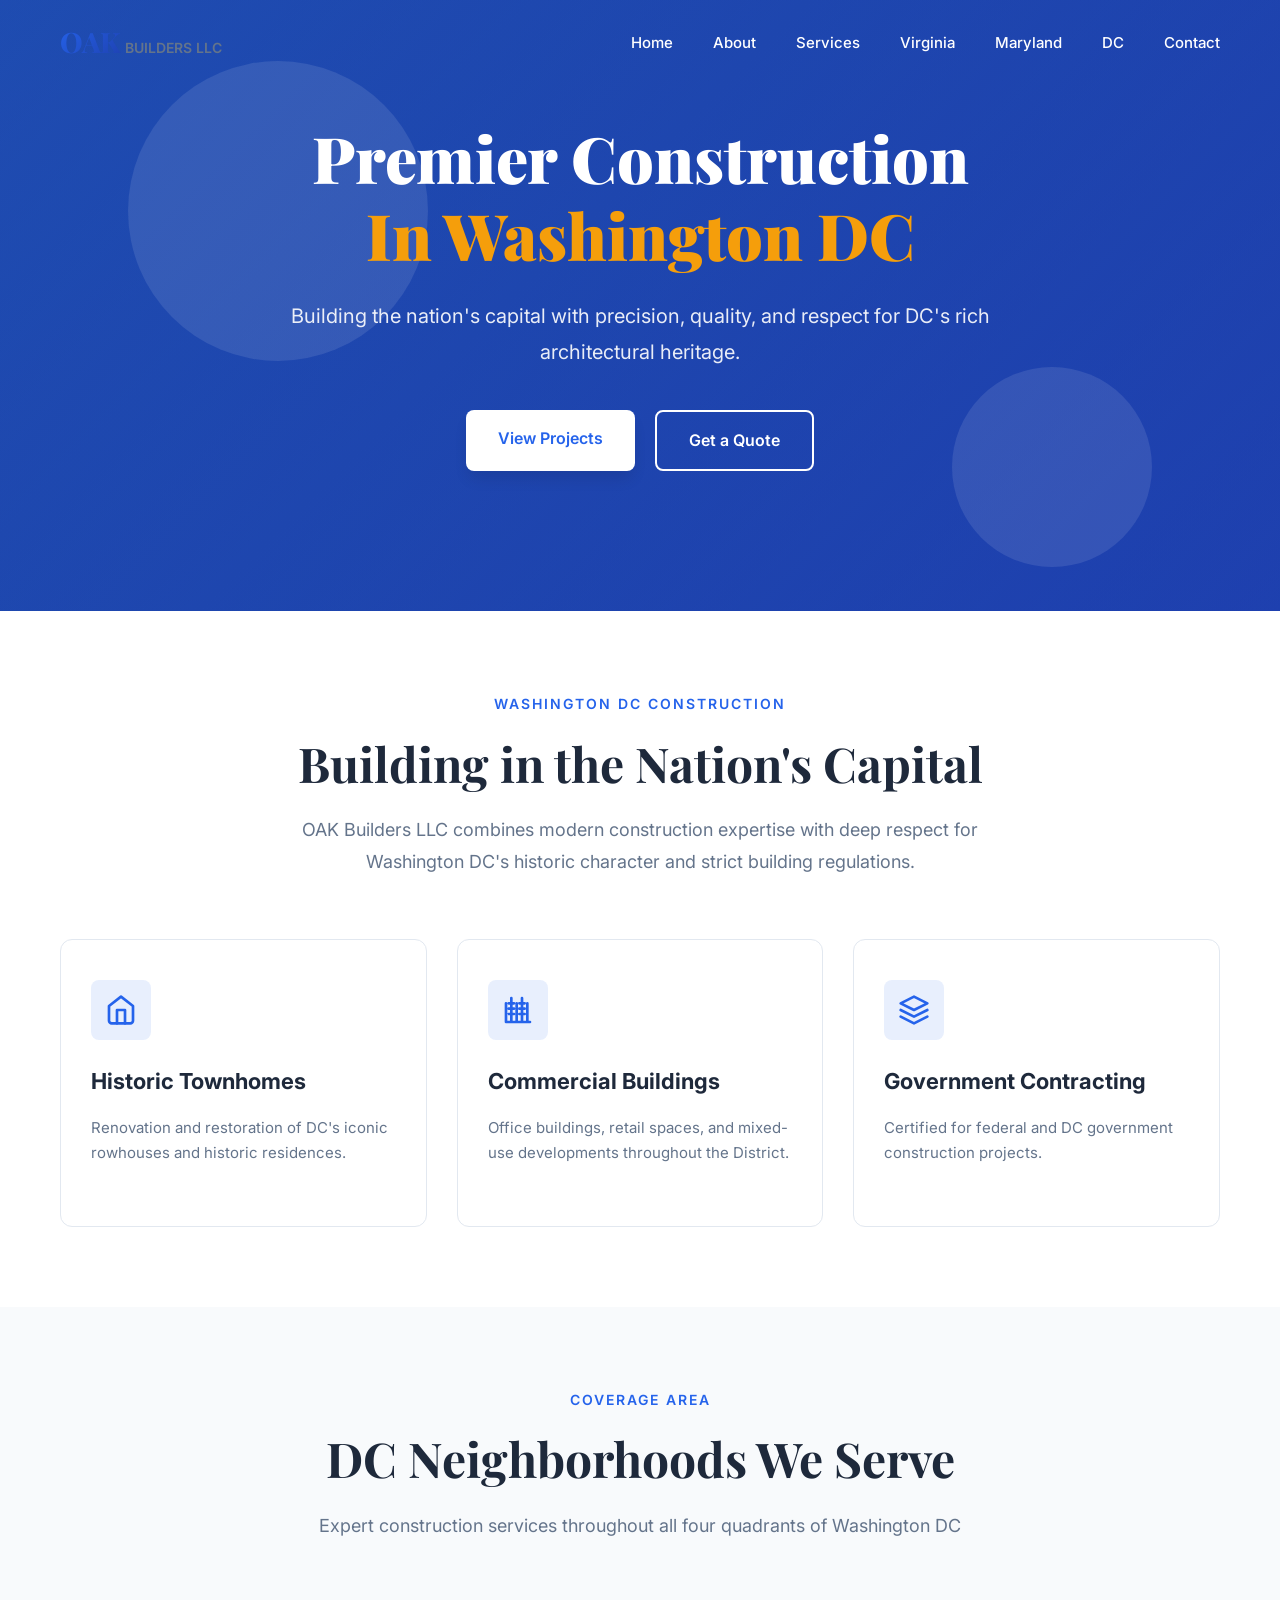
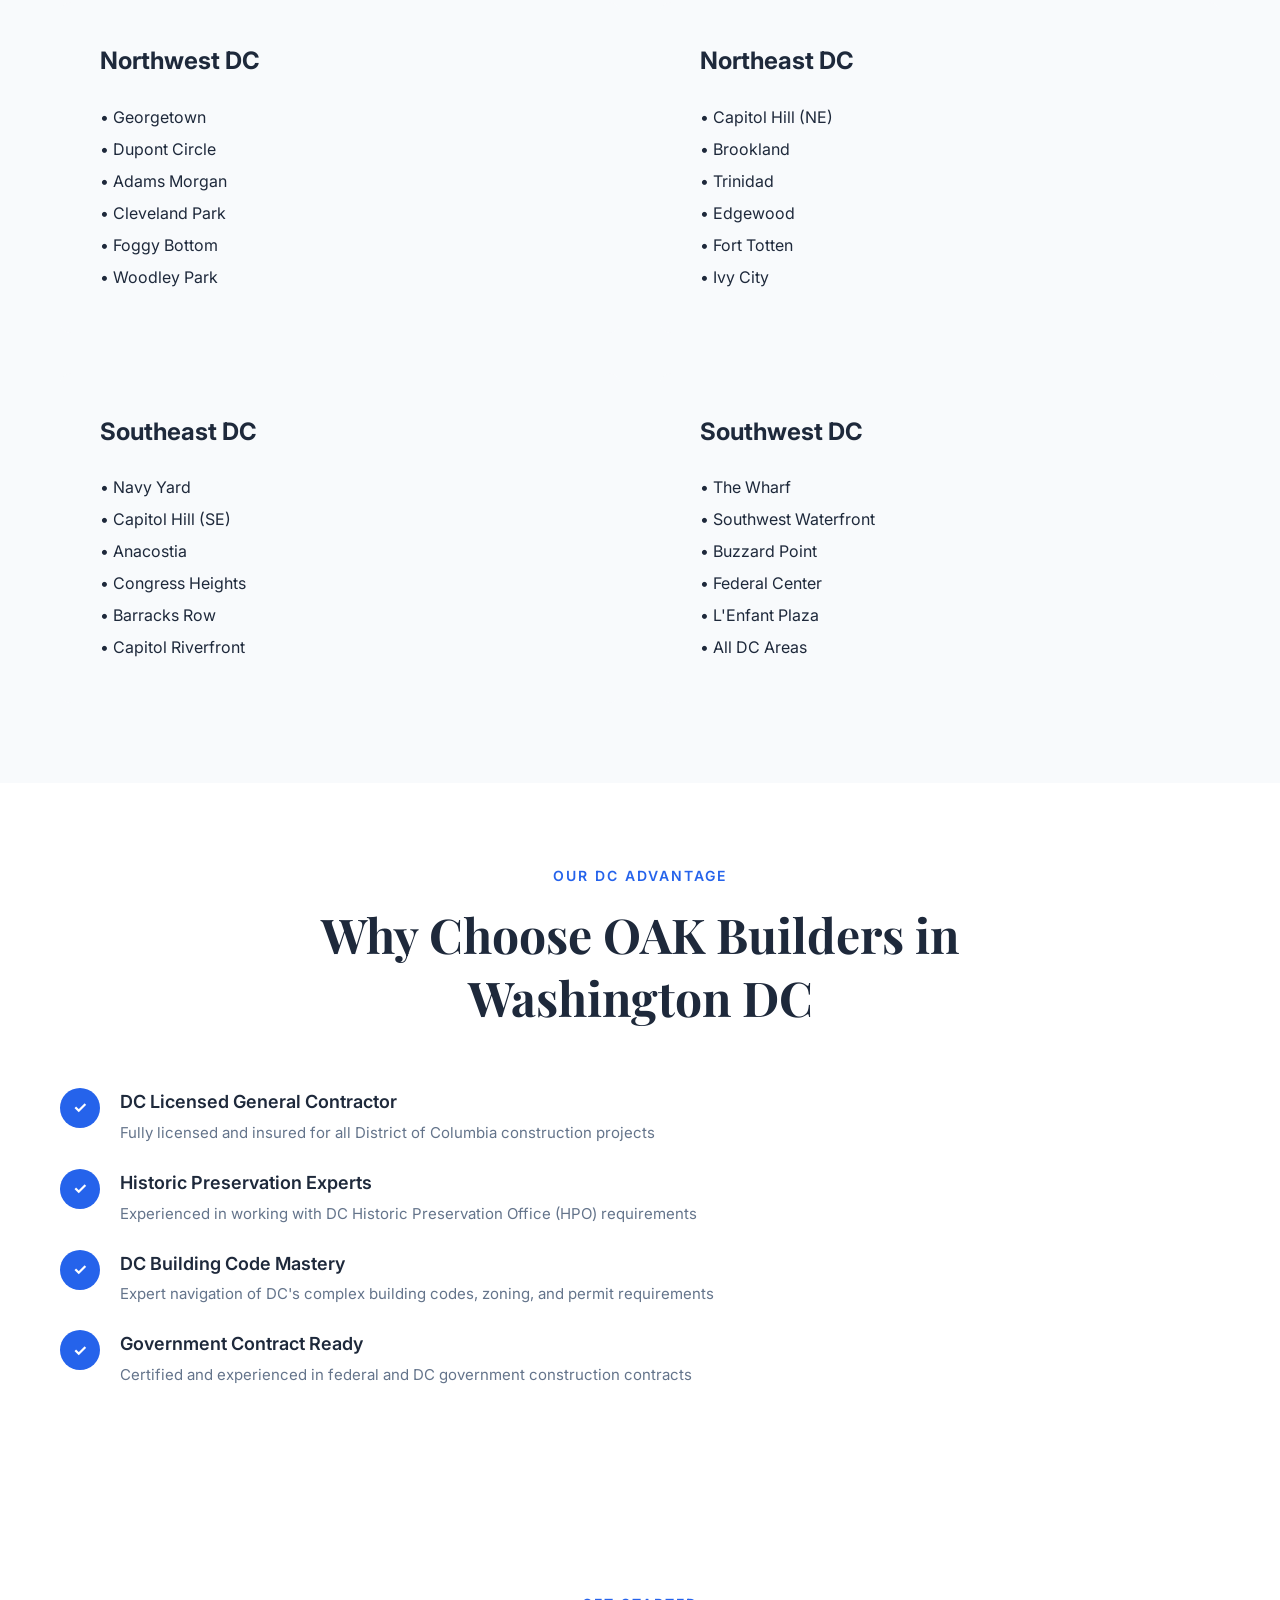
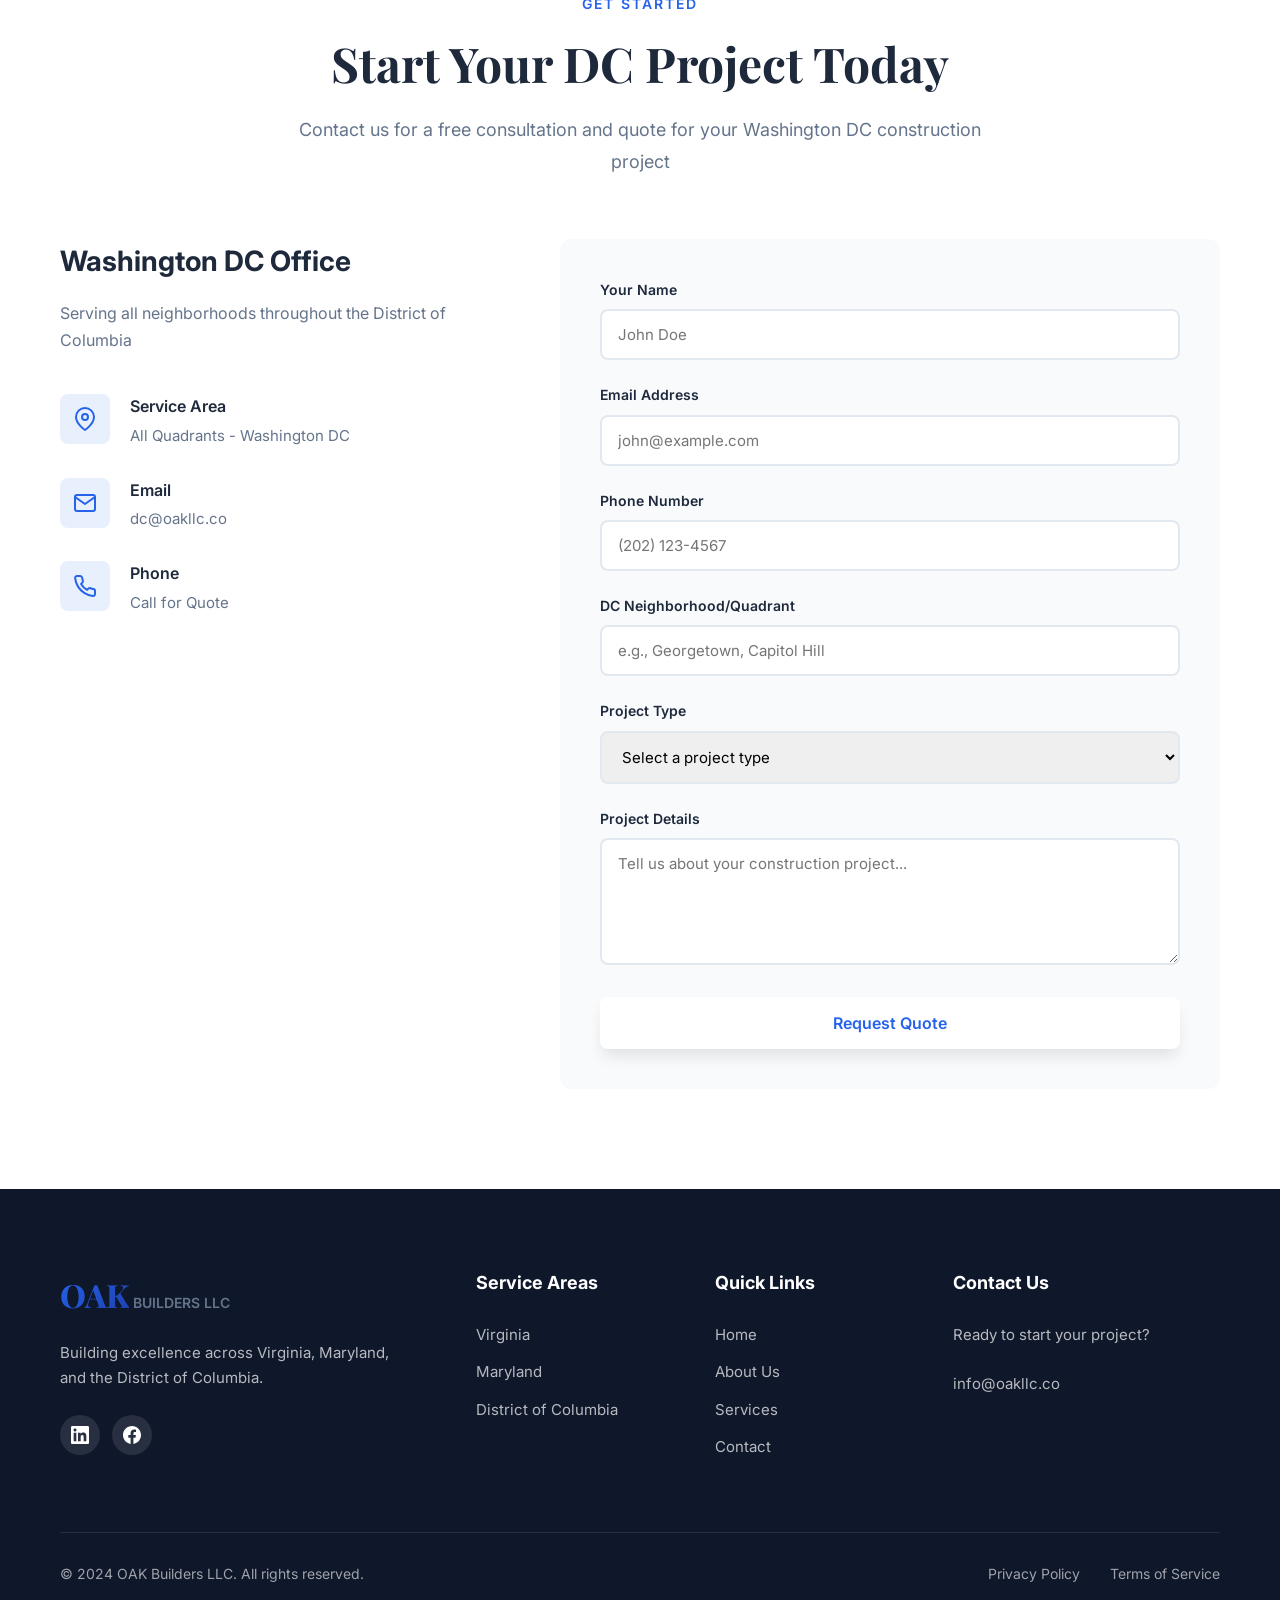
==== dc.html @ 24193ba8 "Add state-specific pages and rebrand to OAK Builders LLC This commit transforms the website to refle" ====
<!DOCTYPE html>
<html lang="en">
<head>
    <meta charset="UTF-8">
    <meta name="viewport" content="width=device-width, initial-scale=1.0">
    <meta http-equiv="X-UA-Compatible" content="IE=edge">

    <!-- SEO Meta Tags -->
    <title>Washington DC Construction Services | OAK Builders LLC</title>
    <meta name="description" content="Professional construction and building services in Washington DC. OAK Builders LLC provides expert residential and commercial construction solutions in the nation's capital.">
    <meta name="keywords" content="DC construction, Washington DC builders, residential construction DC, commercial construction DC, OAK Builders">

    <!-- Open Graph Meta Tags -->
    <meta property="og:title" content="Washington DC Construction Services | OAK Builders LLC">
    <meta property="og:description" content="Professional construction and building services in Washington DC.">
    <meta property="og:type" content="website">
    <meta property="og:url" content="https://oakllc.co/dc">

    <!-- Stylesheets -->
    <link rel="stylesheet" href="css/styles.css">
    <link rel="preconnect" href="https://fonts.googleapis.com">
    <link rel="preconnect" href="https://fonts.gstatic.com" crossorigin>
    <link href="https://fonts.googleapis.com/css2?family=Inter:wght@300;400;500;600;700;800&family=Playfair+Display:wght@700;900&display=swap" rel="stylesheet">
</head>
<body>
    <!-- Navigation -->
    <nav class="navbar scrolled" id="navbar">
        <div class="container">
            <div class="nav-wrapper">
                <div class="logo">
                    <a href="index.html">
                        <img src="images/logo/oak-logo.png" alt="OAK Builders LLC" style="height: 50px;" onerror="this.style.display='none'; this.nextElementSibling.style.display='flex';">
                        <div style="display: none; align-items: baseline; gap: 4px;">
                            <span class="logo-text">OAK</span>
                            <span class="logo-subtitle">BUILDERS LLC</span>
                        </div>
                    </a>
                </div>
                <ul class="nav-menu" id="navMenu">
                    <li><a href="index.html" class="nav-link">Home</a></li>
                    <li><a href="index.html#about" class="nav-link">About</a></li>
                    <li><a href="index.html#services" class="nav-link">Services</a></li>
                    <li><a href="virginia.html" class="nav-link">Virginia</a></li>
                    <li><a href="maryland.html" class="nav-link">Maryland</a></li>
                    <li><a href="dc.html" class="nav-link active">DC</a></li>
                    <li><a href="index.html#contact" class="nav-link">Contact</a></li>
                </ul>
                <button class="mobile-menu-toggle" id="mobileMenuToggle" aria-label="Toggle mobile menu">
                    <span></span>
                    <span></span>
                    <span></span>
                </button>
            </div>
        </div>
    </nav>

    <!-- Hero Section -->
    <section class="hero" style="min-height: 60vh;">
        <div class="hero-background">
            <div class="hero-overlay"></div>
            <div class="animated-bg">
                <div class="circle circle-1"></div>
                <div class="circle circle-2"></div>
            </div>
        </div>
        <div class="container">
            <div class="hero-content">
                <h1 class="hero-title">
                    <span class="title-line">Premier Construction</span>
                    <span class="title-line highlight">In Washington DC</span>
                </h1>
                <p class="hero-subtitle">
                    Building the nation's capital with precision, quality, and respect for DC's rich architectural heritage.
                </p>
                <div class="hero-buttons">
                    <a href="#projects" class="btn btn-primary">View Projects</a>
                    <a href="#contact-dc" class="btn btn-secondary">Get a Quote</a>
                </div>
            </div>
        </div>
    </section>

    <!-- DC Overview -->
    <section class="about" style="padding: 80px 0;">
        <div class="container">
            <div class="section-header">
                <span class="section-tag">Washington DC Construction</span>
                <h2 class="section-title">Building in the Nation's Capital</h2>
                <p class="section-description">
                    OAK Builders LLC combines modern construction expertise with deep respect for Washington DC's historic character and strict building regulations.
                </p>
            </div>

            <div class="services-grid">
                <div class="service-card">
                    <div class="service-icon">
                        <svg viewBox="0 0 24 24" fill="none" xmlns="http://www.w3.org/2000/svg">
                            <path d="M3 9L12 2L21 9V20C21 20.5304 20.7893 21.0391 20.4142 21.4142C20.0391 21.7893 19.5304 22 19 22H5C4.46957 22 3.96086 21.7893 3.58579 21.4142C3.21071 21.0391 3 20.5304 3 20V9Z" stroke="currentColor" stroke-width="2" stroke-linecap="round" stroke-linejoin="round"/>
                            <path d="M9 22V12H15V22" stroke="currentColor" stroke-width="2" stroke-linecap="round" stroke-linejoin="round"/>
                        </svg>
                    </div>
                    <h3>Historic Townhomes</h3>
                    <p>Renovation and restoration of DC's iconic rowhouses and historic residences.</p>
                </div>

                <div class="service-card">
                    <div class="service-icon">
                        <svg viewBox="0 0 24 24" fill="none" xmlns="http://www.w3.org/2000/svg">
                            <path d="M3 21H21M3 7V21M7 3V21M11 7V21M15 3V21M19 7V21M5 7H9M13 7H17M5 11H9M13 11H17M5 15H9M13 15H17" stroke="currentColor" stroke-width="2" stroke-linecap="round" stroke-linejoin="round"/>
                        </svg>
                    </div>
                    <h3>Commercial Buildings</h3>
                    <p>Office buildings, retail spaces, and mixed-use developments throughout the District.</p>
                </div>

                <div class="service-card">
                    <div class="service-icon">
                        <svg viewBox="0 0 24 24" fill="none" xmlns="http://www.w3.org/2000/svg">
                            <path d="M12 2L2 7L12 12L22 7L12 2Z" stroke="currentColor" stroke-width="2" stroke-linecap="round" stroke-linejoin="round"/>
                            <path d="M2 17L12 22L22 17" stroke="currentColor" stroke-width="2" stroke-linecap="round" stroke-linejoin="round"/>
                            <path d="M2 12L12 17L22 12" stroke="currentColor" stroke-width="2" stroke-linecap="round" stroke-linejoin="round"/>
                        </svg>
                    </div>
                    <h3>Government Contracting</h3>
                    <p>Certified for federal and DC government construction projects.</p>
                </div>
            </div>
        </div>
    </section>

    <!-- Service Areas -->
    <section class="services" style="padding: 80px 0;">
        <div class="container">
            <div class="section-header">
                <span class="section-tag">Coverage Area</span>
                <h2 class="section-title">DC Neighborhoods We Serve</h2>
                <p class="section-description">
                    Expert construction services throughout all four quadrants of Washington DC
                </p>
            </div>

            <div class="why-grid">
                <div class="why-card">
                    <h3>Northwest DC</h3>
                    <ul style="list-style: none; padding: 0; margin-top: 20px; line-height: 2;">
                        <li>• Georgetown</li>
                        <li>• Dupont Circle</li>
                        <li>• Adams Morgan</li>
                        <li>• Cleveland Park</li>
                        <li>• Foggy Bottom</li>
                        <li>• Woodley Park</li>
                    </ul>
                </div>

                <div class="why-card">
                    <h3>Northeast DC</h3>
                    <ul style="list-style: none; padding: 0; margin-top: 20px; line-height: 2;">
                        <li>• Capitol Hill (NE)</li>
                        <li>• Brookland</li>
                        <li>• Trinidad</li>
                        <li>• Edgewood</li>
                        <li>• Fort Totten</li>
                        <li>• Ivy City</li>
                    </ul>
                </div>

                <div class="why-card">
                    <h3>Southeast DC</h3>
                    <ul style="list-style: none; padding: 0; margin-top: 20px; line-height: 2;">
                        <li>• Navy Yard</li>
                        <li>• Capitol Hill (SE)</li>
                        <li>• Anacostia</li>
                        <li>• Congress Heights</li>
                        <li>• Barracks Row</li>
                        <li>• Capitol Riverfront</li>
                    </ul>
                </div>

                <div class="why-card">
                    <h3>Southwest DC</h3>
                    <ul style="list-style: none; padding: 0; margin-top: 20px; line-height: 2;">
                        <li>• The Wharf</li>
                        <li>• Southwest Waterfront</li>
                        <li>• Buzzard Point</li>
                        <li>• Federal Center</li>
                        <li>• L'Enfant Plaza</li>
                        <li>• All DC Areas</li>
                    </ul>
                </div>
            </div>
        </div>
    </section>

    <!-- Why Choose Us -->
    <section class="why-choose" style="padding: 80px 0;">
        <div class="container">
            <div class="section-header">
                <span class="section-tag">Our DC Advantage</span>
                <h2 class="section-title">Why Choose OAK Builders in Washington DC</h2>
            </div>

            <div class="about-features">
                <div class="feature-item">
                    <div class="feature-icon">✓</div>
                    <div class="feature-content">
                        <h4>DC Licensed General Contractor</h4>
                        <p>Fully licensed and insured for all District of Columbia construction projects</p>
                    </div>
                </div>

                <div class="feature-item">
                    <div class="feature-icon">✓</div>
                    <div class="feature-content">
                        <h4>Historic Preservation Experts</h4>
                        <p>Experienced in working with DC Historic Preservation Office (HPO) requirements</p>
                    </div>
                </div>

                <div class="feature-item">
                    <div class="feature-icon">✓</div>
                    <div class="feature-content">
                        <h4>DC Building Code Mastery</h4>
                        <p>Expert navigation of DC's complex building codes, zoning, and permit requirements</p>
                    </div>
                </div>

                <div class="feature-item">
                    <div class="feature-icon">✓</div>
                    <div class="feature-content">
                        <h4>Government Contract Ready</h4>
                        <p>Certified and experienced in federal and DC government construction contracts</p>
                    </div>
                </div>
            </div>
        </div>
    </section>

    <!-- Contact Section -->
    <section id="contact-dc" class="contact">
        <div class="container">
            <div class="section-header">
                <span class="section-tag">Get Started</span>
                <h2 class="section-title">Start Your DC Project Today</h2>
                <p class="section-description">
                    Contact us for a free consultation and quote for your Washington DC construction project
                </p>
            </div>

            <div class="contact-content">
                <div class="contact-info">
                    <h3>Washington DC Office</h3>
                    <p>Serving all neighborhoods throughout the District of Columbia</p>
                    <div class="info-items">
                        <div class="info-item">
                            <div class="info-icon">
                                <svg viewBox="0 0 24 24" fill="none" xmlns="http://www.w3.org/2000/svg">
                                    <path d="M21 10C21 17 12 23 12 23C12 23 3 17 3 10C3 7.61305 3.94821 5.32387 5.63604 3.63604C7.32387 1.94821 9.61305 1 12 1C14.3869 1 16.6761 1.94821 18.364 3.63604C20.0518 5.32387 21 7.61305 21 10Z" stroke="currentColor" stroke-width="2" stroke-linecap="round" stroke-linejoin="round"/>
                                    <circle cx="12" cy="10" r="3" stroke="currentColor" stroke-width="2" stroke-linecap="round" stroke-linejoin="round"/>
                                </svg>
                            </div>
                            <div class="info-text">
                                <h4>Service Area</h4>
                                <p>All Quadrants - Washington DC</p>
                            </div>
                        </div>

                        <div class="info-item">
                            <div class="info-icon">
                                <svg viewBox="0 0 24 24" fill="none" xmlns="http://www.w3.org/2000/svg">
                                    <path d="M4 4H20C21.1 4 22 4.9 22 6V18C22 19.1 21.1 20 20 20H4C2.9 20 2 19.1 2 18V6C2 4.9 2.9 4 4 4Z" stroke="currentColor" stroke-width="2" stroke-linecap="round" stroke-linejoin="round"/>
                                    <path d="M22 6L12 13L2 6" stroke="currentColor" stroke-width="2" stroke-linecap="round" stroke-linejoin="round"/>
                                </svg>
                            </div>
                            <div class="info-text">
                                <h4>Email</h4>
                                <p><a href="mailto:dc@oakllc.co">dc@oakllc.co</a></p>
                            </div>
                        </div>

                        <div class="info-item">
                            <div class="info-icon">
                                <svg viewBox="0 0 24 24" fill="none" xmlns="http://www.w3.org/2000/svg">
                                    <path d="M22 16.92v3a2 2 0 01-2.18 2 19.79 19.79 0 01-8.63-3.07 19.5 19.5 0 01-6-6 19.79 19.79 0 01-3.07-8.67A2 2 0 014.11 2h3a2 2 0 012 1.72 12.84 12.84 0 00.7 2.81 2 2 0 01-.45 2.11L8.09 9.91a16 16 0 006 6l1.27-1.27a2 2 0 012.11-.45 12.84 12.84 0 002.81.7A2 2 0 0122 16.92z" stroke="currentColor" stroke-width="2" stroke-linecap="round" stroke-linejoin="round"/>
                                </svg>
                            </div>
                            <div class="info-text">
                                <h4>Phone</h4>
                                <p><a href="tel:+1-555-DC-BUILD">Call for Quote</a></p>
                            </div>
                        </div>
                    </div>
                </div>

                <form class="contact-form" id="contactForm">
                    <input type="hidden" name="location" value="Washington DC">
                    <div class="form-group">
                        <label for="name">Your Name</label>
                        <input type="text" id="name" name="name" required placeholder="John Doe">
                    </div>
                    <div class="form-group">
                        <label for="email">Email Address</label>
                        <input type="email" id="email" name="email" required placeholder="john@example.com">
                    </div>
                    <div class="form-group">
                        <label for="phone">Phone Number</label>
                        <input type="tel" id="phone" name="phone" placeholder="(202) 123-4567">
                    </div>
                    <div class="form-group">
                        <label for="neighborhood">DC Neighborhood/Quadrant</label>
                        <input type="text" id="neighborhood" name="neighborhood" placeholder="e.g., Georgetown, Capitol Hill">
                    </div>
                    <div class="form-group">
                        <label for="project-type">Project Type</label>
                        <select id="project-type" name="project_type" class="form-control" style="width: 100%; padding: 14px 16px; border: 2px solid #e2e8f0; border-radius: 8px; font-family: inherit; font-size: 15px;">
                            <option value="">Select a project type</option>
                            <option value="townhouse-renovation">Townhouse Renovation</option>
                            <option value="historic-restoration">Historic Restoration</option>
                            <option value="commercial">Commercial Building</option>
                            <option value="condo-renovation">Condo Renovation</option>
                            <option value="addition">Home Addition</option>
                            <option value="government">Government Contract</option>
                            <option value="other">Other</option>
                        </select>
                    </div>
                    <div class="form-group">
                        <label for="message">Project Details</label>
                        <textarea id="message" name="message" rows="5" required placeholder="Tell us about your construction project..."></textarea>
                    </div>
                    <button type="submit" class="btn btn-primary">Request Quote</button>
                </form>
            </div>
        </div>
    </section>

    <!-- Footer -->
    <footer class="footer">
        <div class="container">
            <div class="footer-content">
                <div class="footer-col">
                    <div class="footer-logo">
                        <img src="images/logo/oak-logo.png" alt="OAK Builders LLC" style="height: 60px; margin-bottom: 20px;" onerror="this.style.display='none'; this.nextElementSibling.style.display='flex';">
                        <div style="display: none; align-items: baseline; gap: 4px;">
                            <span class="logo-text">OAK</span>
                            <span class="logo-subtitle">BUILDERS LLC</span>
                        </div>
                    </div>
                    <p>Building excellence across Virginia, Maryland, and the District of Columbia.</p>
                    <div class="social-links">
                        <a href="#" aria-label="LinkedIn" class="social-link">
                            <svg viewBox="0 0 24 24" fill="currentColor" xmlns="http://www.w3.org/2000/svg">
                                <path d="M20.447 20.452h-3.554v-5.569c0-1.328-.027-3.037-1.852-3.037-1.853 0-2.136 1.445-2.136 2.939v5.667H9.351V9h3.414v1.561h.046c.477-.9 1.637-1.85 3.37-1.85 3.601 0 4.267 2.37 4.267 5.455v6.286zM5.337 7.433c-1.144 0-2.063-.926-2.063-2.065 0-1.138.92-2.063 2.063-2.063 1.14 0 2.064.925 2.064 2.063 0 1.139-.925 2.065-2.064 2.065zm1.782 13.019H3.555V9h3.564v11.452zM22.225 0H1.771C.792 0 0 .774 0 1.729v20.542C0 23.227.792 24 1.771 24h20.451C23.2 24 24 23.227 24 22.271V1.729C24 .774 23.2 0 22.222 0h.003z"/>
                            </svg>
                        </a>
                        <a href="#" aria-label="Facebook" class="social-link">
                            <svg viewBox="0 0 24 24" fill="currentColor" xmlns="http://www.w3.org/2000/svg">
                                <path d="M24 12.073c0-6.627-5.373-12-12-12s-12 5.373-12 12c0 5.99 4.388 10.954 10.125 11.854v-8.385H7.078v-3.47h3.047V9.43c0-3.007 1.792-4.669 4.533-4.669 1.312 0 2.686.235 2.686.235v2.953H15.83c-1.491 0-1.956.925-1.956 1.874v2.25h3.328l-.532 3.47h-2.796v8.385C19.612 23.027 24 18.062 24 12.073z"/>
                            </svg>
                        </a>
                    </div>
                </div>
                <div class="footer-col">
                    <h3>Service Areas</h3>
                    <ul>
                        <li><a href="virginia.html">Virginia</a></li>
                        <li><a href="maryland.html">Maryland</a></li>
                        <li><a href="dc.html">District of Columbia</a></li>
                    </ul>
                </div>
                <div class="footer-col">
                    <h3>Quick Links</h3>
                    <ul>
                        <li><a href="index.html">Home</a></li>
                        <li><a href="index.html#about">About Us</a></li>
                        <li><a href="index.html#services">Services</a></li>
                        <li><a href="index.html#contact">Contact</a></li>
                    </ul>
                </div>
                <div class="footer-col">
                    <h3>Contact Us</h3>
                    <p>Ready to start your project?</p>
                    <p><a href="mailto:info@oakllc.co">info@oakllc.co</a></p>
                </div>
            </div>
            <div class="footer-bottom">
                <p>&copy; 2024 OAK Builders LLC. All rights reserved.</p>
                <div class="footer-links">
                    <a href="#privacy">Privacy Policy</a>
                    <a href="#terms">Terms of Service</a>
                </div>
            </div>
        </div>
    </footer>

    <button id="backToTop" class="back-to-top" aria-label="Back to top">
        <svg viewBox="0 0 24 24" fill="none" xmlns="http://www.w3.org/2000/svg">
            <path d="M12 19V5M5 12L12 5L19 12" stroke="currentColor" stroke-width="2" stroke-linecap="round" stroke-linejoin="round"/>
        </svg>
    </button>

    <script src="js/main.js"></script>
</body>
</html>
---- css/styles.css ----
/* ===================================
   CSS Variables
   =================================== */
:root {
    /* Colors */
    --primary-color: #2563eb;
    --primary-dark: #1e40af;
    --primary-light: #3b82f6;
    --secondary-color: #0f172a;
    --accent-color: #f59e0b;
    --text-primary: #1e293b;
    --text-secondary: #64748b;
    --text-light: #94a3b8;
    --white: #ffffff;
    --black: #000000;
    --bg-light: #f8fafc;
    --bg-gray: #f1f5f9;
    --border-color: #e2e8f0;

    /* Gradients */
    --gradient-primary: linear-gradient(135deg, #2563eb 0%, #1e40af 100%);
    --gradient-overlay: linear-gradient(135deg, rgba(37, 99, 235, 0.9) 0%, rgba(30, 64, 175, 0.9) 100%);

    /* Spacing */
    --section-padding: 100px 0;
    --container-max-width: 1200px;

    /* Typography */
    --font-primary: 'Inter', -apple-system, BlinkMacSystemFont, 'Segoe UI', Roboto, sans-serif;
    --font-display: 'Playfair Display', Georgia, serif;

    /* Transitions */
    --transition-fast: 0.2s ease;
    --transition-medium: 0.3s ease;
    --transition-slow: 0.5s ease;

    /* Shadows */
    --shadow-sm: 0 1px 2px 0 rgba(0, 0, 0, 0.05);
    --shadow-md: 0 4px 6px -1px rgba(0, 0, 0, 0.1);
    --shadow-lg: 0 10px 15px -3px rgba(0, 0, 0, 0.1);
    --shadow-xl: 0 20px 25px -5px rgba(0, 0, 0, 0.1);

    /* Border Radius */
    --radius-sm: 4px;
    --radius-md: 8px;
    --radius-lg: 12px;
    --radius-xl: 16px;
}

/* ===================================
   Reset & Base Styles
   =================================== */
* {
    margin: 0;
    padding: 0;
    box-sizing: border-box;
}

html {
    scroll-behavior: smooth;
    font-size: 16px;
}

body {
    font-family: var(--font-primary);
    color: var(--text-primary);
    line-height: 1.6;
    overflow-x: hidden;
    background: var(--white);
}

img {
    max-width: 100%;
    height: auto;
    display: block;
}

a {
    text-decoration: none;
    color: inherit;
    transition: var(--transition-medium);
}

ul {
    list-style: none;
}

button {
    border: none;
    background: none;
    cursor: pointer;
    font-family: inherit;
}

/* ===================================
   Preloader
   =================================== */
#preloader {
    position: fixed;
    top: 0;
    left: 0;
    width: 100%;
    height: 100%;
    background: var(--white);
    display: flex;
    align-items: center;
    justify-content: center;
    z-index: 9999;
    transition: opacity 0.5s ease, visibility 0.5s ease;
}

#preloader.hidden {
    opacity: 0;
    visibility: hidden;
}

.loader {
    width: 50px;
    height: 50px;
    border: 4px solid var(--bg-gray);
    border-top-color: var(--primary-color);
    border-radius: 50%;
    animation: spin 1s linear infinite;
}

@keyframes spin {
    to { transform: rotate(360deg); }
}

/* ===================================
   Container
   =================================== */
.container {
    max-width: var(--container-max-width);
    margin: 0 auto;
    padding: 0 20px;
}

/* ===================================
   Navigation
   =================================== */
.navbar {
    position: fixed;
    top: 0;
    left: 0;
    width: 100%;
    background: transparent;
    z-index: 1000;
    transition: all var(--transition-medium);
    padding: 20px 0;
}

.navbar.scrolled {
    background: rgba(255, 255, 255, 0.98);
    backdrop-filter: blur(10px);
    box-shadow: var(--shadow-md);
    padding: 15px 0;
}

.nav-wrapper {
    display: flex;
    align-items: center;
    justify-content: space-between;
}

.logo {
    display: flex;
    align-items: baseline;
    gap: 4px;
}

.logo-text {
    font-size: 28px;
    font-weight: 800;
    font-family: var(--font-display);
    background: var(--gradient-primary);
    -webkit-background-clip: text;
    -webkit-text-fill-color: transparent;
    background-clip: text;
}

.logo-subtitle {
    font-size: 14px;
    font-weight: 600;
    color: var(--text-secondary);
}

.nav-menu {
    display: flex;
    gap: 40px;
    align-items: center;
}

.nav-link {
    font-weight: 500;
    font-size: 15px;
    color: var(--white);
    position: relative;
    padding: 5px 0;
    transition: var(--transition-medium);
}

.navbar.scrolled .nav-link {
    color: var(--text-primary);
}

.nav-link::after {
    content: '';
    position: absolute;
    bottom: 0;
    left: 0;
    width: 0;
    height: 2px;
    background: var(--primary-color);
    transition: width var(--transition-medium);
}

.nav-link:hover::after,
.nav-link.active::after {
    width: 100%;
}

.nav-link:hover {
    color: var(--primary-color);
}

.navbar.scrolled .nav-link:hover {
    color: var(--primary-color);
}

.mobile-menu-toggle {
    display: none;
    flex-direction: column;
    gap: 5px;
    cursor: pointer;
    z-index: 1001;
}

.mobile-menu-toggle span {
    width: 25px;
    height: 3px;
    background: var(--white);
    border-radius: 3px;
    transition: var(--transition-medium);
}

.navbar.scrolled .mobile-menu-toggle span {
    background: var(--text-primary);
}

/* ===================================
   Hero Section
   =================================== */
.hero {
    position: relative;
    min-height: 100vh;
    display: flex;
    align-items: center;
    justify-content: center;
    overflow: hidden;
    padding: 120px 0 80px;
}

.hero-background {
    position: absolute;
    top: 0;
    left: 0;
    width: 100%;
    height: 100%;
    background: var(--gradient-primary);
    z-index: -1;
}

.hero-overlay {
    position: absolute;
    top: 0;
    left: 0;
    width: 100%;
    height: 100%;
    background: linear-gradient(135deg, rgba(15, 23, 42, 0.3) 0%, rgba(30, 64, 175, 0.4) 100%);
}

.animated-bg {
    position: absolute;
    top: 0;
    left: 0;
    width: 100%;
    height: 100%;
    overflow: hidden;
}

.circle {
    position: absolute;
    border-radius: 50%;
    background: rgba(255, 255, 255, 0.1);
    animation: float 20s infinite ease-in-out;
}

.circle-1 {
    width: 300px;
    height: 300px;
    top: 10%;
    left: 10%;
    animation-delay: 0s;
}

.circle-2 {
    width: 200px;
    height: 200px;
    top: 60%;
    right: 10%;
    animation-delay: 5s;
}

.circle-3 {
    width: 150px;
    height: 150px;
    bottom: 20%;
    left: 50%;
    animation-delay: 10s;
}

@keyframes float {
    0%, 100% {
        transform: translate(0, 0) scale(1);
        opacity: 0.3;
    }
    50% {
        transform: translate(50px, 50px) scale(1.1);
        opacity: 0.5;
    }
}

.hero-content {
    position: relative;
    text-align: center;
    color: var(--white);
    max-width: 900px;
    margin: 0 auto;
    animation: fadeInUp 1s ease;
}

@keyframes fadeInUp {
    from {
        opacity: 0;
        transform: translateY(30px);
    }
    to {
        opacity: 1;
        transform: translateY(0);
    }
}

.hero-title {
    font-family: var(--font-display);
    font-size: 64px;
    font-weight: 900;
    line-height: 1.2;
    margin-bottom: 24px;
}

.title-line {
    display: block;
    animation: fadeInUp 1s ease backwards;
}

.title-line:nth-child(1) {
    animation-delay: 0.2s;
}

.title-line:nth-child(2) {
    animation-delay: 0.4s;
}

.title-line:nth-child(3) {
    animation-delay: 0.6s;
}

.title-line.highlight {
    color: var(--accent-color);
}

.hero-subtitle {
    font-size: 20px;
    line-height: 1.8;
    margin-bottom: 40px;
    color: rgba(255, 255, 255, 0.9);
    max-width: 700px;
    margin-left: auto;
    margin-right: auto;
    animation: fadeInUp 1s ease 0.8s backwards;
}

.hero-buttons {
    display: flex;
    gap: 20px;
    justify-content: center;
    margin-bottom: 60px;
    animation: fadeInUp 1s ease 1s backwards;
}

.btn {
    padding: 16px 32px;
    font-weight: 600;
    font-size: 16px;
    border-radius: var(--radius-md);
    transition: all var(--transition-medium);
    display: inline-block;
    text-align: center;
}

.btn-primary {
    background: var(--white);
    color: var(--primary-color);
    box-shadow: var(--shadow-lg);
}

.btn-primary:hover {
    transform: translateY(-2px);
    box-shadow: var(--shadow-xl);
}

.btn-secondary {
    background: transparent;
    color: var(--white);
    border: 2px solid var(--white);
}

.btn-secondary:hover {
    background: var(--white);
    color: var(--primary-color);
}

.hero-stats {
    display: flex;
    gap: 60px;
    justify-content: center;
    animation: fadeInUp 1s ease 1.2s backwards;
}

.stat-item {
    text-align: center;
}

.stat-number {
    display: block;
    font-size: 48px;
    font-weight: 800;
    font-family: var(--font-display);
    color: var(--white);
    margin-bottom: 8px;
}

.stat-number::after {
    content: '+';
}

.stat-label {
    display: block;
    font-size: 14px;
    color: rgba(255, 255, 255, 0.8);
    font-weight: 500;
}

.scroll-indicator {
    position: absolute;
    bottom: 40px;
    left: 50%;
    transform: translateX(-50%);
    text-align: center;
    color: var(--white);
    animation: fadeInUp 1s ease 1.4s backwards;
}

.scroll-indicator span {
    display: block;
    font-size: 12px;
    text-transform: uppercase;
    letter-spacing: 2px;
    margin-bottom: 10px;
}

.mouse {
    width: 24px;
    height: 40px;
    border: 2px solid rgba(255, 255, 255, 0.5);
    border-radius: 20px;
    margin: 0 auto;
    position: relative;
}

.mouse::before {
    content: '';
    width: 4px;
    height: 8px;
    background: rgba(255, 255, 255, 0.8);
    border-radius: 2px;
    position: absolute;
    top: 8px;
    left: 50%;
    transform: translateX(-50%);
    animation: scroll 2s infinite;
}

@keyframes scroll {
    0% {
        opacity: 1;
        transform: translateX(-50%) translateY(0);
    }
    100% {
        opacity: 0;
        transform: translateX(-50%) translateY(12px);
    }
}

/* ===================================
   Section Styles
   =================================== */
section {
    padding: var(--section-padding);
    position: relative;
}

.section-header {
    text-align: center;
    max-width: 700px;
    margin: 0 auto 60px;
}

.section-tag {
    display: inline-block;
    color: var(--primary-color);
    font-weight: 600;
    font-size: 14px;
    text-transform: uppercase;
    letter-spacing: 2px;
    margin-bottom: 16px;
}

.section-title {
    font-family: var(--font-display);
    font-size: 48px;
    font-weight: 700;
    color: var(--text-primary);
    margin-bottom: 20px;
    line-height: 1.3;
}

.section-description {
    font-size: 18px;
    color: var(--text-secondary);
    line-height: 1.8;
}

/* ===================================
   About Section
   =================================== */
.about {
    background: var(--white);
}

.about-content {
    display: grid;
    grid-template-columns: 1fr 1fr;
    gap: 80px;
    align-items: center;
}

.about-image {
    position: relative;
}

.image-wrapper {
    position: relative;
    border-radius: var(--radius-lg);
    overflow: hidden;
}

.image-placeholder {
    aspect-ratio: 4 / 5;
    background: var(--bg-light);
    border-radius: var(--radius-lg);
}

.image-decoration {
    position: absolute;
    top: 20px;
    left: 20px;
    width: 100%;
    height: 100%;
    border: 3px solid var(--primary-color);
    border-radius: var(--radius-lg);
    z-index: -1;
}

.about-text h3 {
    font-size: 32px;
    font-weight: 700;
    color: var(--text-primary);
    margin-bottom: 24px;
}

.about-text p {
    font-size: 16px;
    line-height: 1.8;
    color: var(--text-secondary);
    margin-bottom: 20px;
}

.about-features {
    margin-top: 40px;
}

.feature-item {
    display: flex;
    gap: 20px;
    margin-bottom: 24px;
}

.feature-icon {
    width: 40px;
    height: 40px;
    background: var(--primary-color);
    color: var(--white);
    border-radius: 50%;
    display: flex;
    align-items: center;
    justify-content: center;
    font-weight: 700;
    flex-shrink: 0;
}

.feature-content h4 {
    font-size: 18px;
    font-weight: 600;
    color: var(--text-primary);
    margin-bottom: 4px;
}

.feature-content p {
    font-size: 15px;
    color: var(--text-secondary);
    margin: 0;
}

/* ===================================
   Services Section
   =================================== */
.services {
    background: var(--bg-light);
}

.services-grid {
    display: grid;
    grid-template-columns: repeat(3, 1fr);
    gap: 30px;
}

.service-card {
    background: var(--white);
    padding: 40px 30px;
    border-radius: var(--radius-lg);
    transition: all var(--transition-medium);
    border: 1px solid var(--border-color);
}

.service-card:hover {
    transform: translateY(-8px);
    box-shadow: var(--shadow-xl);
    border-color: var(--primary-color);
}

.service-icon {
    width: 60px;
    height: 60px;
    background: rgba(37, 99, 235, 0.1);
    border-radius: var(--radius-md);
    display: flex;
    align-items: center;
    justify-content: center;
    margin-bottom: 24px;
    color: var(--primary-color);
    transition: var(--transition-medium);
}

.service-card:hover .service-icon {
    background: var(--primary-color);
    color: var(--white);
    transform: scale(1.1);
}

.service-icon svg {
    width: 32px;
    height: 32px;
}

.service-card h3 {
    font-size: 22px;
    font-weight: 700;
    color: var(--text-primary);
    margin-bottom: 16px;
}

.service-card p {
    font-size: 15px;
    line-height: 1.7;
    color: var(--text-secondary);
    margin-bottom: 20px;
}

.service-link {
    color: var(--primary-color);
    font-weight: 600;
    font-size: 15px;
    transition: var(--transition-medium);
}

.service-link:hover {
    gap: 8px;
}

/* ===================================
   Why Choose Us Section
   =================================== */
.why-choose {
    background: var(--white);
}

.why-grid {
    display: grid;
    grid-template-columns: repeat(2, 1fr);
    gap: 40px;
}

.why-card {
    padding: 40px;
    background: var(--bg-light);
    border-radius: var(--radius-lg);
    position: relative;
    overflow: hidden;
    transition: var(--transition-medium);
}

.why-card:hover {
    transform: translateX(8px);
    background: var(--white);
    box-shadow: var(--shadow-lg);
}

.why-number {
    font-size: 80px;
    font-weight: 900;
    font-family: var(--font-display);
    color: rgba(37, 99, 235, 0.1);
    position: absolute;
    top: 20px;
    right: 30px;
    line-height: 1;
}

.why-card h3 {
    font-size: 24px;
    font-weight: 700;
    color: var(--text-primary);
    margin-bottom: 16px;
    position: relative;
}

.why-card p {
    font-size: 15px;
    line-height: 1.7;
    color: var(--text-secondary);
    position: relative;
}

/* ===================================
   Testimonials Section
   =================================== */
.testimonials {
    background: var(--bg-light);
}

.testimonials-slider {
    position: relative;
    overflow: hidden;
    padding: 20px 0;
}

.testimonial-track {
    display: flex;
    gap: 30px;
    transition: transform 0.5s ease;
}

.testimonial-card {
    min-width: calc(33.333% - 20px);
    background: var(--white);
    padding: 40px;
    border-radius: var(--radius-lg);
    box-shadow: var(--shadow-md);
}

.testimonial-rating {
    color: var(--accent-color);
    font-size: 20px;
    margin-bottom: 20px;
}

.testimonial-text {
    font-size: 16px;
    line-height: 1.8;
    color: var(--text-secondary);
    margin-bottom: 30px;
    font-style: italic;
}

.testimonial-author {
    display: flex;
    align-items: center;
    gap: 16px;
}

.author-avatar {
    width: 50px;
    height: 50px;
    background: var(--gradient-primary);
    color: var(--white);
    border-radius: 50%;
    display: flex;
    align-items: center;
    justify-content: center;
    font-weight: 700;
    font-size: 18px;
}

.author-info h4 {
    font-size: 16px;
    font-weight: 600;
    color: var(--text-primary);
    margin-bottom: 4px;
}

.author-info p {
    font-size: 14px;
    color: var(--text-secondary);
    margin: 0;
}

.testimonial-controls {
    display: flex;
    gap: 16px;
    justify-content: center;
    margin-top: 40px;
}

.testimonial-prev,
.testimonial-next {
    width: 50px;
    height: 50px;
    background: var(--white);
    border: 2px solid var(--border-color);
    border-radius: 50%;
    display: flex;
    align-items: center;
    justify-content: center;
    font-size: 24px;
    color: var(--text-primary);
    transition: var(--transition-medium);
}

.testimonial-prev:hover,
.testimonial-next:hover {
    background: var(--primary-color);
    color: var(--white);
    border-color: var(--primary-color);
}

/* ===================================
   Contact Section
   =================================== */
.contact {
    background: var(--white);
}

.contact-content {
    display: grid;
    grid-template-columns: 1fr 1.5fr;
    gap: 60px;
    margin-top: 60px;
}

.contact-info h3 {
    font-size: 28px;
    font-weight: 700;
    color: var(--text-primary);
    margin-bottom: 16px;
}

.contact-info > p {
    font-size: 16px;
    color: var(--text-secondary);
    line-height: 1.7;
    margin-bottom: 40px;
}

.info-items {
    display: flex;
    flex-direction: column;
    gap: 30px;
}

.info-item {
    display: flex;
    gap: 20px;
}

.info-icon {
    width: 50px;
    height: 50px;
    background: rgba(37, 99, 235, 0.1);
    border-radius: var(--radius-md);
    display: flex;
    align-items: center;
    justify-content: center;
    color: var(--primary-color);
    flex-shrink: 0;
}

.info-icon svg {
    width: 24px;
    height: 24px;
}

.info-text h4 {
    font-size: 16px;
    font-weight: 600;
    color: var(--text-primary);
    margin-bottom: 4px;
}

.info-text p,
.info-text a {
    font-size: 15px;
    color: var(--text-secondary);
    margin: 0;
}

.info-text a:hover {
    color: var(--primary-color);
}

.contact-form {
    background: var(--bg-light);
    padding: 40px;
    border-radius: var(--radius-lg);
}

.form-group {
    margin-bottom: 24px;
}

.form-group label {
    display: block;
    font-size: 14px;
    font-weight: 600;
    color: var(--text-primary);
    margin-bottom: 8px;
}

.form-group input,
.form-group textarea {
    width: 100%;
    padding: 14px 16px;
    border: 2px solid var(--border-color);
    border-radius: var(--radius-md);
    font-family: inherit;
    font-size: 15px;
    color: var(--text-primary);
    background: var(--white);
    transition: var(--transition-medium);
}

.form-group input:focus,
.form-group textarea:focus {
    outline: none;
    border-color: var(--primary-color);
}

.form-group textarea {
    resize: vertical;
    min-height: 120px;
}

.contact-form .btn {
    width: 100%;
}

/* ===================================
   Footer
   =================================== */
.footer {
    background: var(--secondary-color);
    color: var(--white);
    padding: 80px 0 30px;
}

.footer-content {
    display: grid;
    grid-template-columns: 2fr 1fr 1fr 1.5fr;
    gap: 60px;
    margin-bottom: 60px;
}

.footer-logo {
    display: flex;
    align-items: baseline;
    gap: 4px;
    margin-bottom: 20px;
}

.footer-logo .logo-text {
    font-size: 32px;
}

.footer-col p {
    font-size: 15px;
    line-height: 1.7;
    color: rgba(255, 255, 255, 0.7);
    margin-bottom: 24px;
}

.footer-col h3 {
    font-size: 18px;
    font-weight: 700;
    margin-bottom: 24px;
}

.footer-col ul li {
    margin-bottom: 12px;
}

.footer-col ul li a {
    color: rgba(255, 255, 255, 0.7);
    font-size: 15px;
    transition: var(--transition-medium);
}

.footer-col ul li a:hover {
    color: var(--white);
    padding-left: 4px;
}

.social-links {
    display: flex;
    gap: 12px;
}

.social-link {
    width: 40px;
    height: 40px;
    background: rgba(255, 255, 255, 0.1);
    border-radius: 50%;
    display: flex;
    align-items: center;
    justify-content: center;
    color: var(--white);
    transition: var(--transition-medium);
}

.social-link:hover {
    background: var(--primary-color);
    transform: translateY(-3px);
}

.social-link svg {
    width: 18px;
    height: 18px;
}

.newsletter-form {
    display: flex;
    gap: 8px;
}

.newsletter-form input {
    flex: 1;
    padding: 12px 16px;
    border: 2px solid rgba(255, 255, 255, 0.2);
    border-radius: var(--radius-md);
    background: rgba(255, 255, 255, 0.1);
    color: var(--white);
    font-family: inherit;
    font-size: 14px;
}

.newsletter-form input::placeholder {
    color: rgba(255, 255, 255, 0.5);
}

.newsletter-form input:focus {
    outline: none;
    border-color: var(--primary-color);
}

.newsletter-form button {
    padding: 12px 20px;
    background: var(--primary-color);
    color: var(--white);
    border-radius: var(--radius-md);
    font-size: 18px;
    transition: var(--transition-medium);
}

.newsletter-form button:hover {
    background: var(--primary-dark);
}

.footer-bottom {
    padding-top: 30px;
    border-top: 1px solid rgba(255, 255, 255, 0.1);
    display: flex;
    justify-content: space-between;
    align-items: center;
}

.footer-bottom p {
    font-size: 14px;
    color: rgba(255, 255, 255, 0.6);
    margin: 0;
}

.footer-links {
    display: flex;
    gap: 30px;
}

.footer-links a {
    font-size: 14px;
    color: rgba(255, 255, 255, 0.6);
    transition: var(--transition-medium);
}

.footer-links a:hover {
    color: var(--white);
}

/* ===================================
   Back to Top Button
   =================================== */
.back-to-top {
    position: fixed;
    bottom: 30px;
    right: 30px;
    width: 50px;
    height: 50px;
    background: var(--primary-color);
    color: var(--white);
    border-radius: 50%;
    display: flex;
    align-items: center;
    justify-content: center;
    opacity: 0;
    visibility: hidden;
    transition: all var(--transition-medium);
    z-index: 999;
    box-shadow: var(--shadow-lg);
}

.back-to-top.visible {
    opacity: 1;
    visibility: visible;
}

.back-to-top:hover {
    background: var(--primary-dark);
    transform: translateY(-3px);
}

.back-to-top svg {
    width: 24px;
    height: 24px;
}

/* ===================================
   Responsive Design
   =================================== */
@media (max-width: 1024px) {
    .services-grid {
        grid-template-columns: repeat(2, 1fr);
    }

    .about-content {
        gap: 50px;
    }

    .footer-content {
        grid-template-columns: 1fr 1fr;
        gap: 40px;
    }
}

@media (max-width: 768px) {
    /* Navigation */
    .nav-menu {
        position: fixed;
        top: 0;
        right: -100%;
        width: 280px;
        height: 100vh;
        background: var(--white);
        flex-direction: column;
        justify-content: center;
        gap: 30px;
        padding: 40px;
        box-shadow: var(--shadow-xl);
        transition: right var(--transition-medium);
    }

    .nav-menu.active {
        right: 0;
    }

    .nav-link {
        color: var(--text-primary);
    }

    .mobile-menu-toggle {
        display: flex;
    }

    .mobile-menu-toggle.active span:nth-child(1) {
        transform: rotate(45deg) translate(5px, 5px);
    }

    .mobile-menu-toggle.active span:nth-child(2) {
        opacity: 0;
    }

    .mobile-menu-toggle.active span:nth-child(3) {
        transform: rotate(-45deg) translate(7px, -6px);
    }

    /* Hero */
    .hero-title {
        font-size: 42px;
    }

    .hero-subtitle {
        font-size: 18px;
    }

    .hero-buttons {
        flex-direction: column;
        align-items: center;
    }

    .btn {
        width: 100%;
        max-width: 300px;
    }

    .hero-stats {
        flex-direction: column;
        gap: 30px;
    }

    /* Sections */
    .section-title {
        font-size: 36px;
    }

    .about-content {
        grid-template-columns: 1fr;
        gap: 40px;
    }

    .services-grid {
        grid-template-columns: 1fr;
    }

    .why-grid {
        grid-template-columns: 1fr;
    }

    .testimonial-card {
        min-width: calc(100% - 40px);
    }

    .contact-content {
        grid-template-columns: 1fr;
        gap: 40px;
    }

    .footer-content {
        grid-template-columns: 1fr;
        gap: 40px;
    }

    .footer-bottom {
        flex-direction: column;
        gap: 20px;
        text-align: center;
    }
}

@media (max-width: 480px) {
    .hero-title {
        font-size: 32px;
    }

    .section-title {
        font-size: 28px;
    }

    .stat-number {
        font-size: 36px;
    }

    .service-card,
    .why-card {
        padding: 30px 20px;
    }
}

/* ===================================
   Utility Classes
   =================================== */
.fade-in {
    opacity: 0;
    transform: translateY(30px);
    transition: opacity 0.6s ease, transform 0.6s ease;
}

.fade-in.visible {
    opacity: 1;
    transform: translateY(0);
}
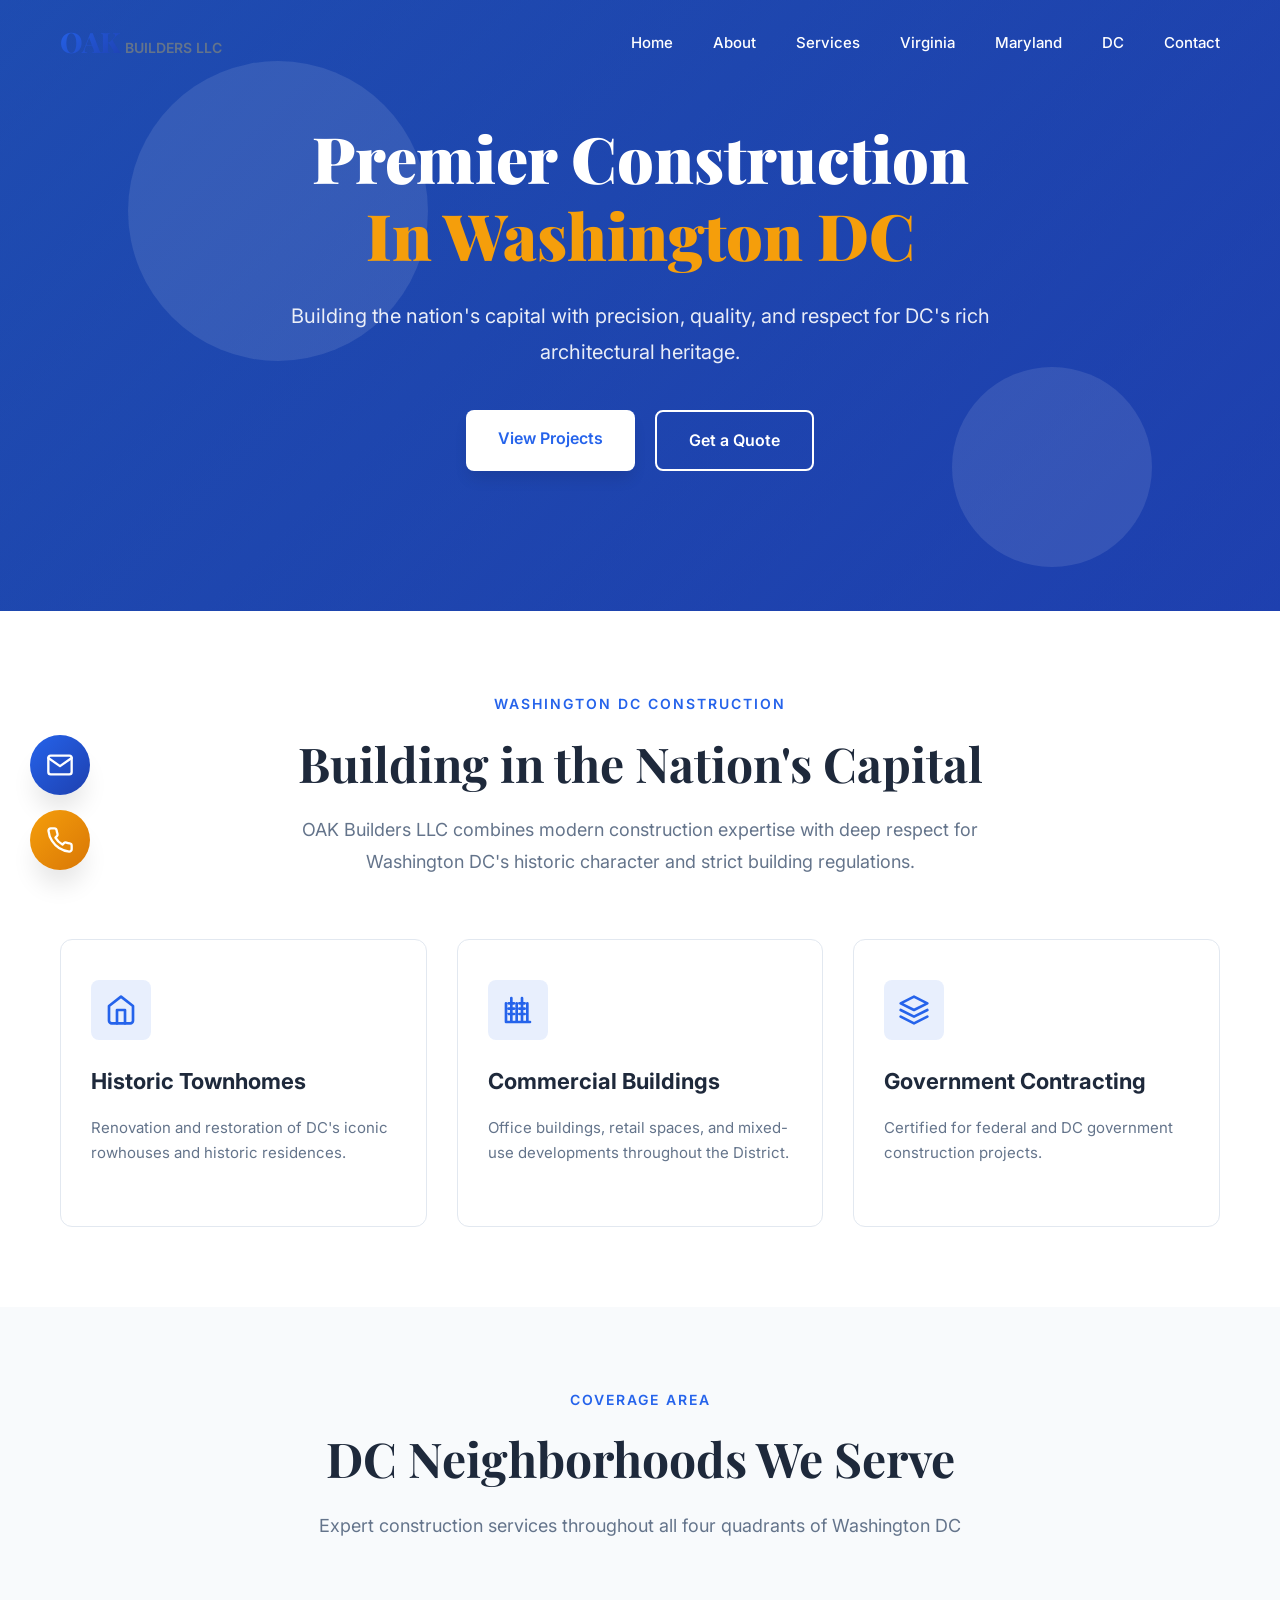
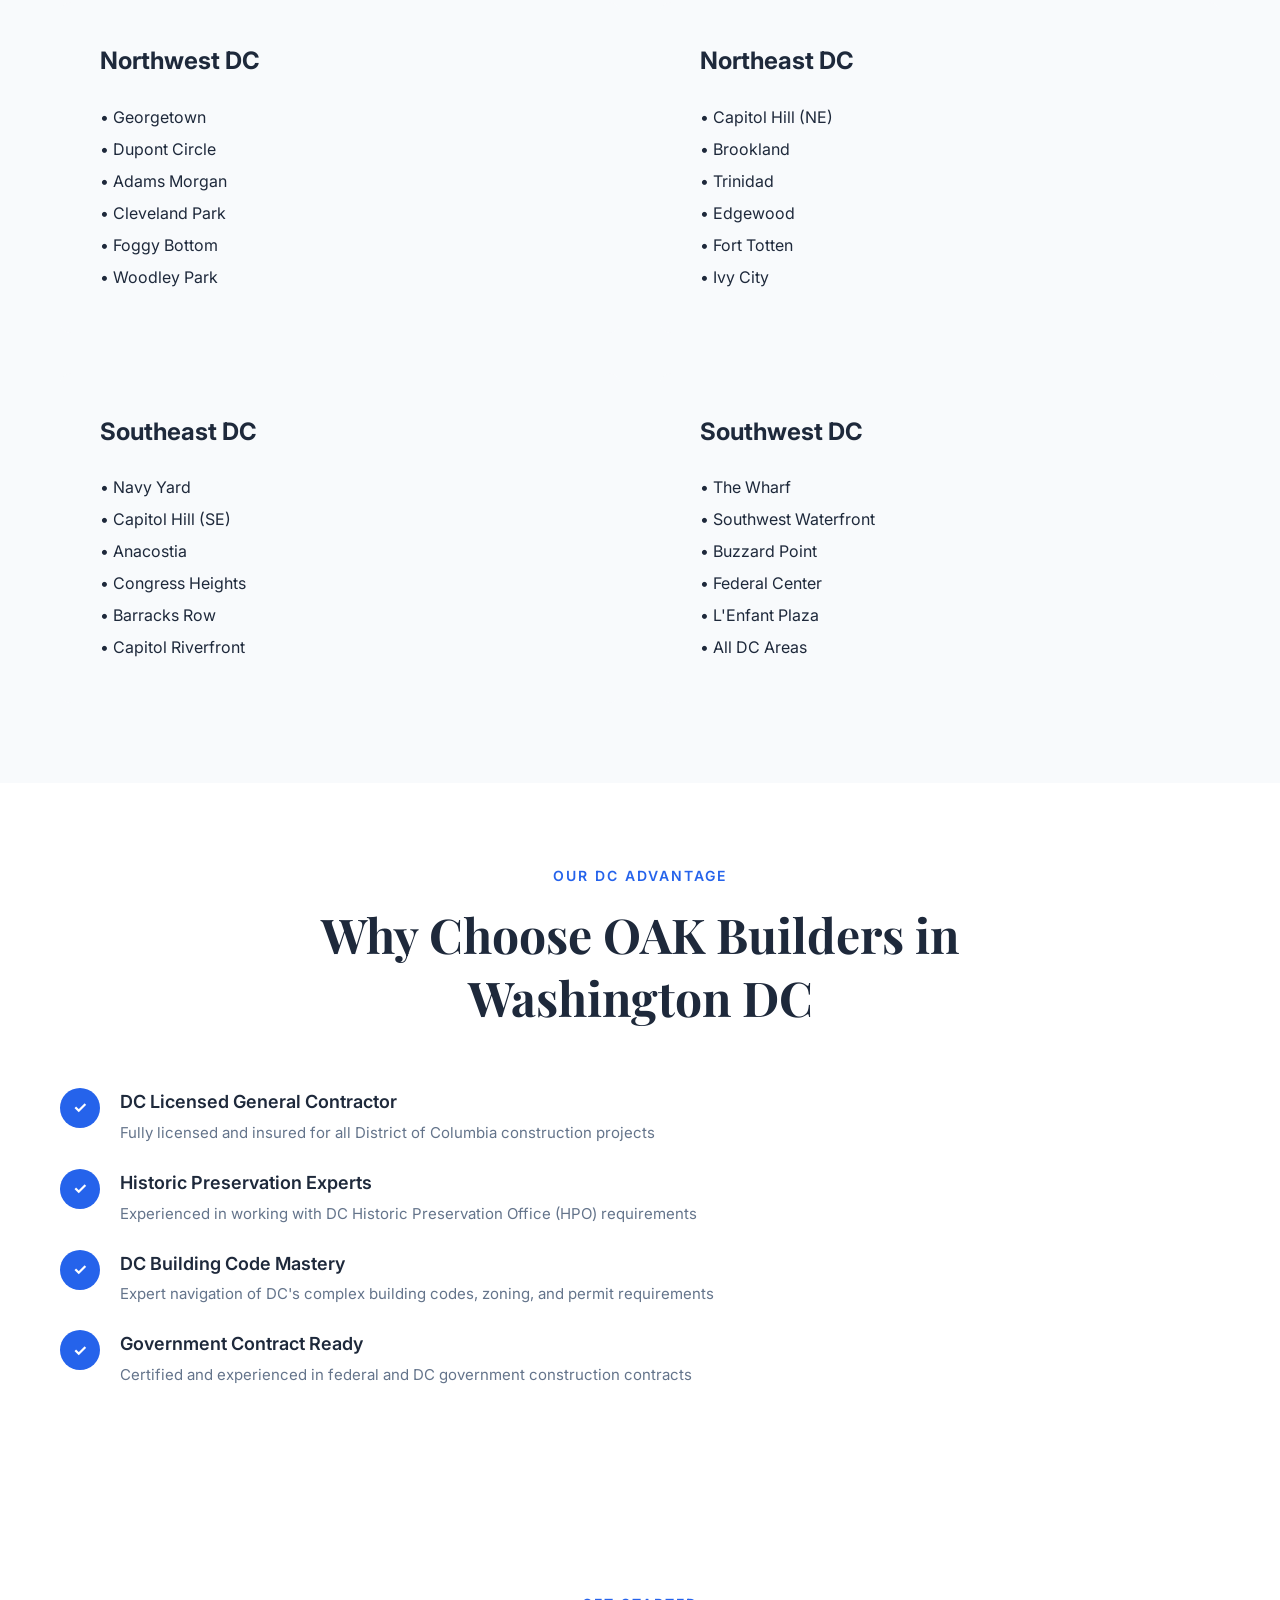
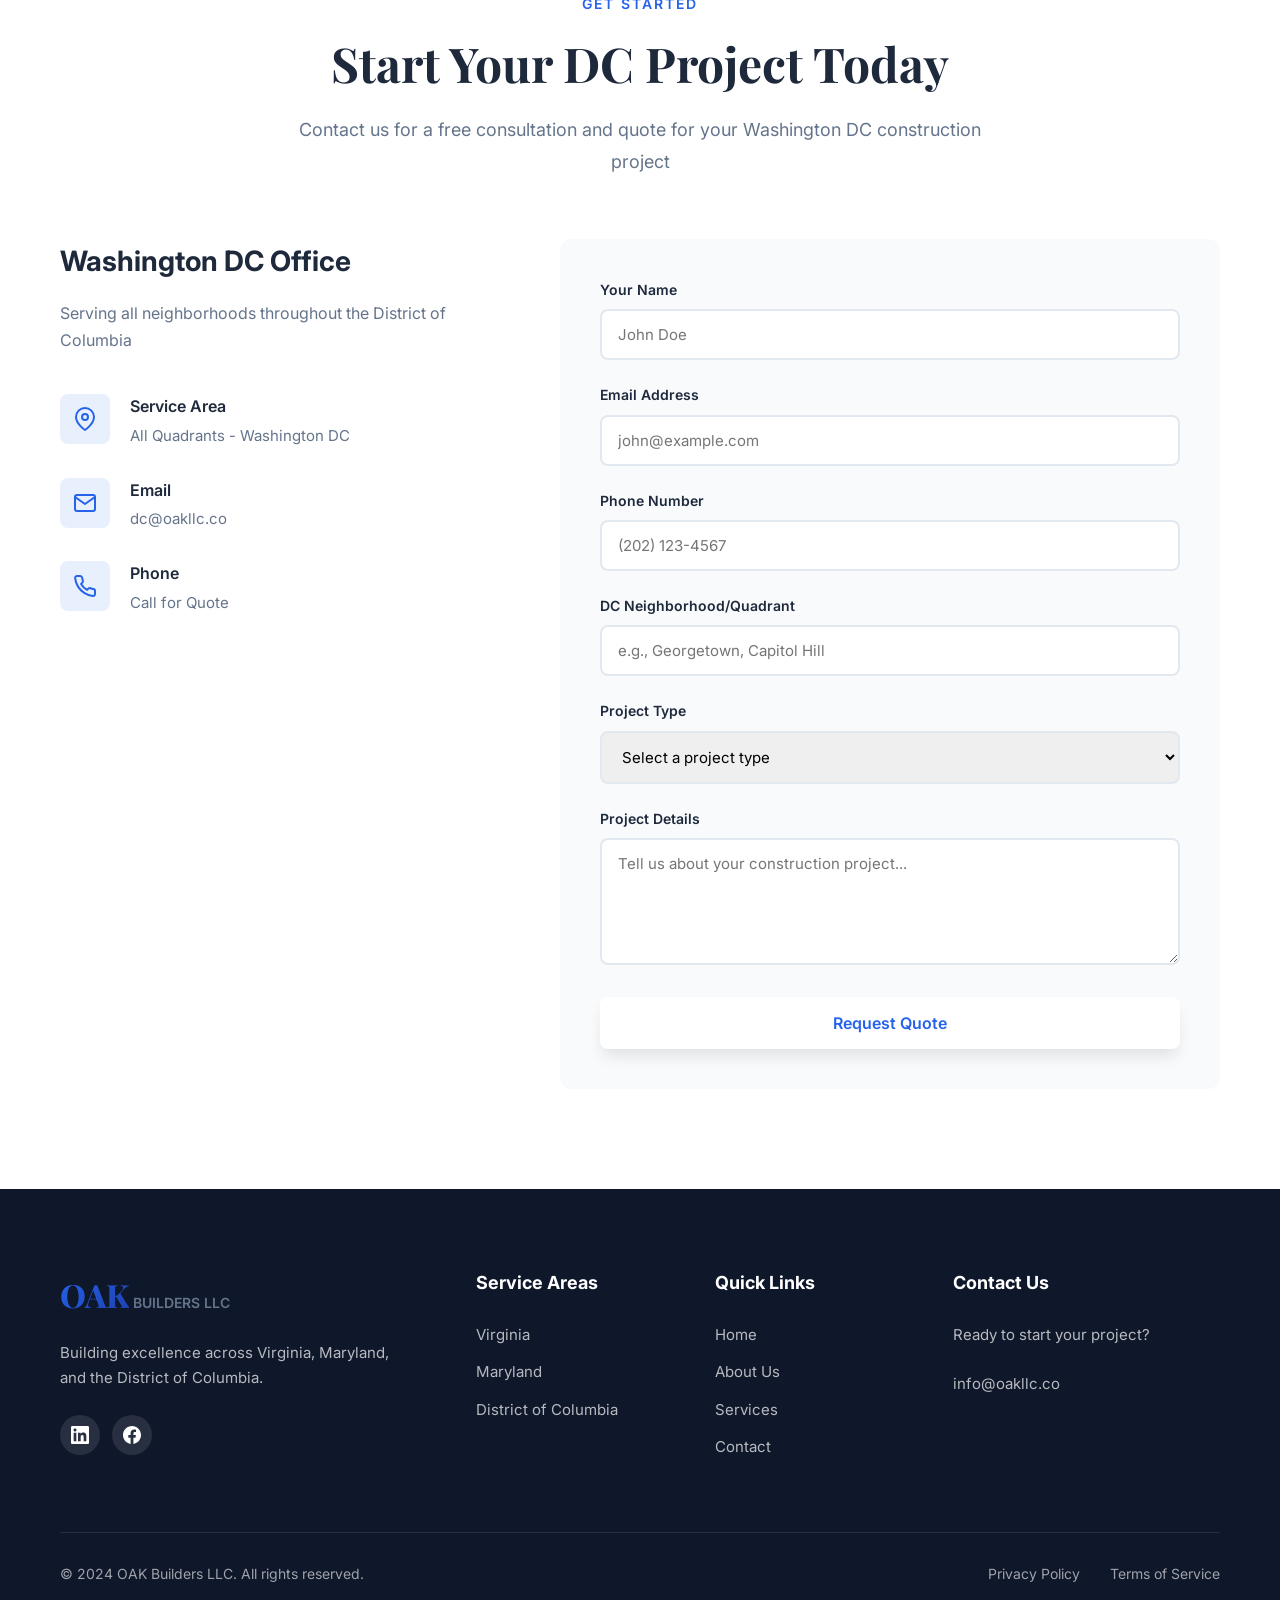
==== commit 4d9eba55: "Add floating contact buttons with responsive behavior - Added mobile-only green pulsing call button " ====
--- a/dc.html
+++ b/dc.html
@@ -391,6 +391,31 @@
         </div>
     </footer>
 
+    <!-- Floating Contact Buttons -->
+    <div class="floating-contact">
+        <!-- Call Button (Mobile Only) -->
+        <a href="tel:+1-555-DC-BUILD" class="floating-contact-btn call-btn" aria-label="Call DC office" data-tooltip="Call DC Office">
+            <svg viewBox="0 0 24 24" fill="none" xmlns="http://www.w3.org/2000/svg">
+                <path d="M22 16.92v3a2 2 0 01-2.18 2 19.79 19.79 0 01-8.63-3.07 19.5 19.5 0 01-6-6 19.79 19.79 0 01-3.07-8.67A2 2 0 014.11 2h3a2 2 0 012 1.72 12.84 12.84 0 00.7 2.81 2 2 0 01-.45 2.11L8.09 9.91a16 16 0 006 6l1.27-1.27a2 2 0 012.11-.45 12.84 12.84 0 002.81.7A2 2 0 0122 16.92z" stroke="currentColor" stroke-width="2" stroke-linecap="round" stroke-linejoin="round"/>
+            </svg>
+        </a>
+
+        <!-- Email Button (Desktop Only) -->
+        <a href="mailto:dc@oakllc.co" class="floating-contact-btn email-btn" aria-label="Email DC office" data-tooltip="dc@oakllc.co">
+            <svg viewBox="0 0 24 24" fill="none" xmlns="http://www.w3.org/2000/svg">
+                <path d="M4 4H20C21.1 4 22 4.9 22 6V18C22 19.1 21.1 20 20 20H4C2.9 20 2 19.1 2 18V6C2 4.9 2.9 4 4 4Z" stroke="currentColor" stroke-width="2" stroke-linecap="round" stroke-linejoin="round"/>
+                <path d="M22 6L12 13L2 6" stroke="currentColor" stroke-width="2" stroke-linecap="round" stroke-linejoin="round"/>
+            </svg>
+        </a>
+
+        <!-- Phone Button (Desktop Only) -->
+        <a href="tel:+1-555-DC-BUILD" class="floating-contact-btn phone-btn" aria-label="Call DC office" data-tooltip="Call for Quote">
+            <svg viewBox="0 0 24 24" fill="none" xmlns="http://www.w3.org/2000/svg">
+                <path d="M22 16.92v3a2 2 0 01-2.18 2 19.79 19.79 0 01-8.63-3.07 19.5 19.5 0 01-6-6 19.79 19.79 0 01-3.07-8.67A2 2 0 014.11 2h3a2 2 0 012 1.72 12.84 12.84 0 00.7 2.81 2 2 0 01-.45 2.11L8.09 9.91a16 16 0 006 6l1.27-1.27a2 2 0 012.11-.45 12.84 12.84 0 002.81.7A2 2 0 0122 16.92z" stroke="currentColor" stroke-width="2" stroke-linecap="round" stroke-linejoin="round"/>
+            </svg>
+        </a>
+    </div>
+
     <button id="backToTop" class="back-to-top" aria-label="Back to top">
         <svg viewBox="0 0 24 24" fill="none" xmlns="http://www.w3.org/2000/svg">
             <path d="M12 19V5M5 12L12 5L19 12" stroke="currentColor" stroke-width="2" stroke-linecap="round" stroke-linejoin="round"/>
--- a/css/styles.css
+++ b/css/styles.css
@@ -1145,6 +1145,155 @@
 }
 
 /* ===================================
+   Floating Contact Buttons
+   =================================== */
+.floating-contact {
+    position: fixed;
+    bottom: 30px;
+    left: 30px;
+    z-index: 999;
+    display: flex;
+    flex-direction: column;
+    gap: 15px;
+    animation: fadeInLeft 0.5s ease 1s backwards;
+}
+
+@keyframes fadeInLeft {
+    from {
+        opacity: 0;
+        transform: translateX(-30px);
+    }
+    to {
+        opacity: 1;
+        transform: translateX(0);
+    }
+}
+
+.floating-contact-btn {
+    width: 60px;
+    height: 60px;
+    border-radius: 50%;
+    display: flex;
+    align-items: center;
+    justify-content: center;
+    box-shadow: var(--shadow-xl);
+    cursor: pointer;
+    transition: all var(--transition-medium);
+    text-decoration: none;
+    position: relative;
+}
+
+.floating-contact-btn:hover {
+    transform: translateY(-5px) scale(1.05);
+    box-shadow: 0 15px 30px rgba(0, 0, 0, 0.2);
+}
+
+.floating-contact-btn svg {
+    width: 28px;
+    height: 28px;
+}
+
+/* Call button - visible on mobile */
+.call-btn {
+    background: linear-gradient(135deg, #10b981 0%, #059669 100%);
+    color: var(--white);
+    animation: pulse 2s infinite;
+}
+
+@keyframes pulse {
+    0%, 100% {
+        box-shadow: 0 0 0 0 rgba(16, 185, 129, 0.7);
+    }
+    50% {
+        box-shadow: 0 0 0 15px rgba(16, 185, 129, 0);
+    }
+}
+
+.call-btn:hover {
+    background: linear-gradient(135deg, #059669 0%, #047857 100%);
+}
+
+/* Email button - visible on desktop */
+.email-btn {
+    background: var(--gradient-primary);
+    color: var(--white);
+}
+
+.email-btn:hover {
+    background: linear-gradient(135deg, #1e40af 0%, #1e3a8a 100%);
+}
+
+/* Phone button - visible on desktop */
+.phone-btn {
+    background: linear-gradient(135deg, #f59e0b 0%, #d97706 100%);
+    color: var(--white);
+}
+
+.phone-btn:hover {
+    background: linear-gradient(135deg, #d97706 0%, #b45309 100%);
+}
+
+/* Tooltip for desktop buttons */
+.floating-contact-btn::before {
+    content: attr(data-tooltip);
+    position: absolute;
+    left: 75px;
+    background: rgba(0, 0, 0, 0.9);
+    color: var(--white);
+    padding: 8px 15px;
+    border-radius: 6px;
+    font-size: 14px;
+    font-weight: 500;
+    white-space: nowrap;
+    opacity: 0;
+    visibility: hidden;
+    transition: all var(--transition-medium);
+    pointer-events: none;
+}
+
+.floating-contact-btn::after {
+    content: '';
+    position: absolute;
+    left: 65px;
+    border: 6px solid transparent;
+    border-right-color: rgba(0, 0, 0, 0.9);
+    opacity: 0;
+    visibility: hidden;
+    transition: all var(--transition-medium);
+}
+
+.floating-contact-btn:hover::before,
+.floating-contact-btn:hover::after {
+    opacity: 1;
+    visibility: visible;
+}
+
+/* Hide email/phone on mobile, show call button */
+@media (max-width: 768px) {
+    .email-btn,
+    .phone-btn {
+        display: none;
+    }
+
+    .floating-contact {
+        left: 20px;
+        bottom: 100px; /* Position above back-to-top on mobile */
+    }
+
+    .floating-contact-btn::before,
+    .floating-contact-btn::after {
+        display: none;
+    }
+}
+
+/* Hide call button on desktop, show email/phone */
+@media (min-width: 769px) {
+    .call-btn {
+        display: none;
+    }
+}
+
+/* ===================================
    Back to Top Button
    =================================== */
 .back-to-top {
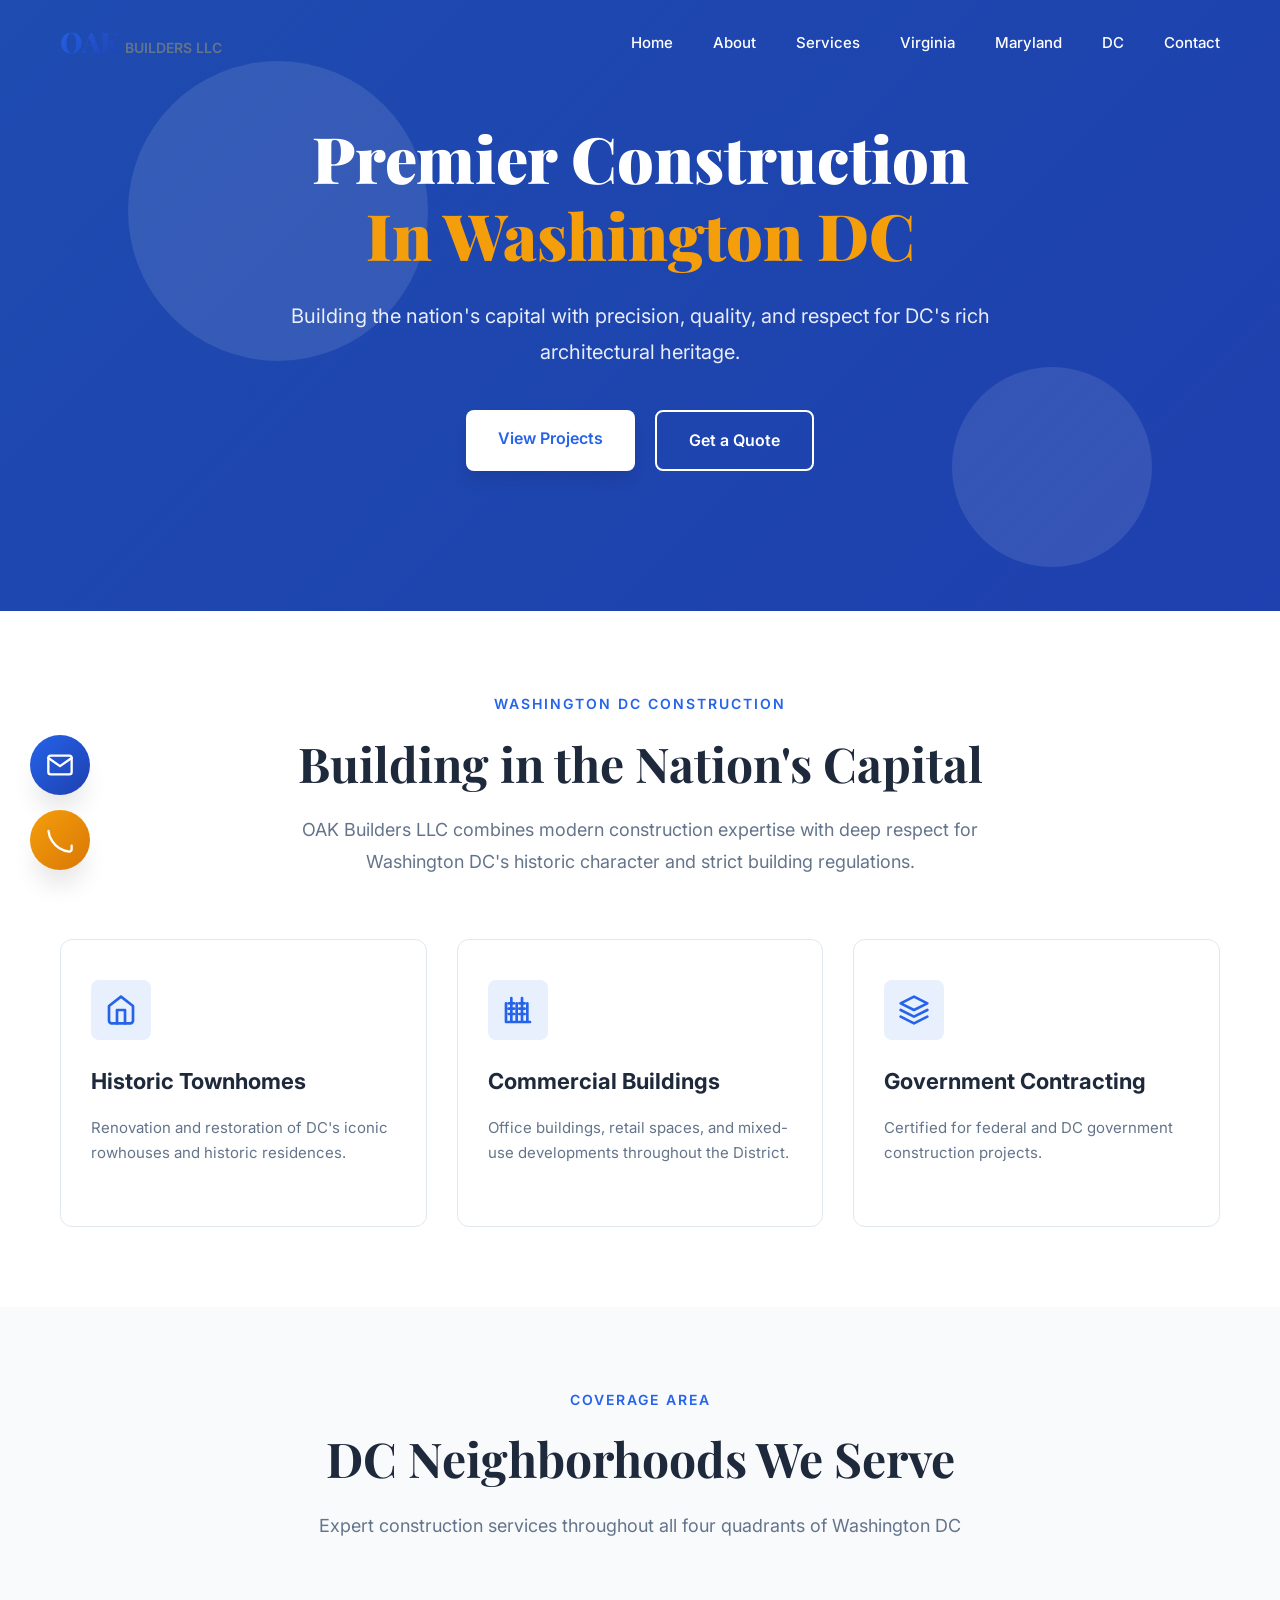
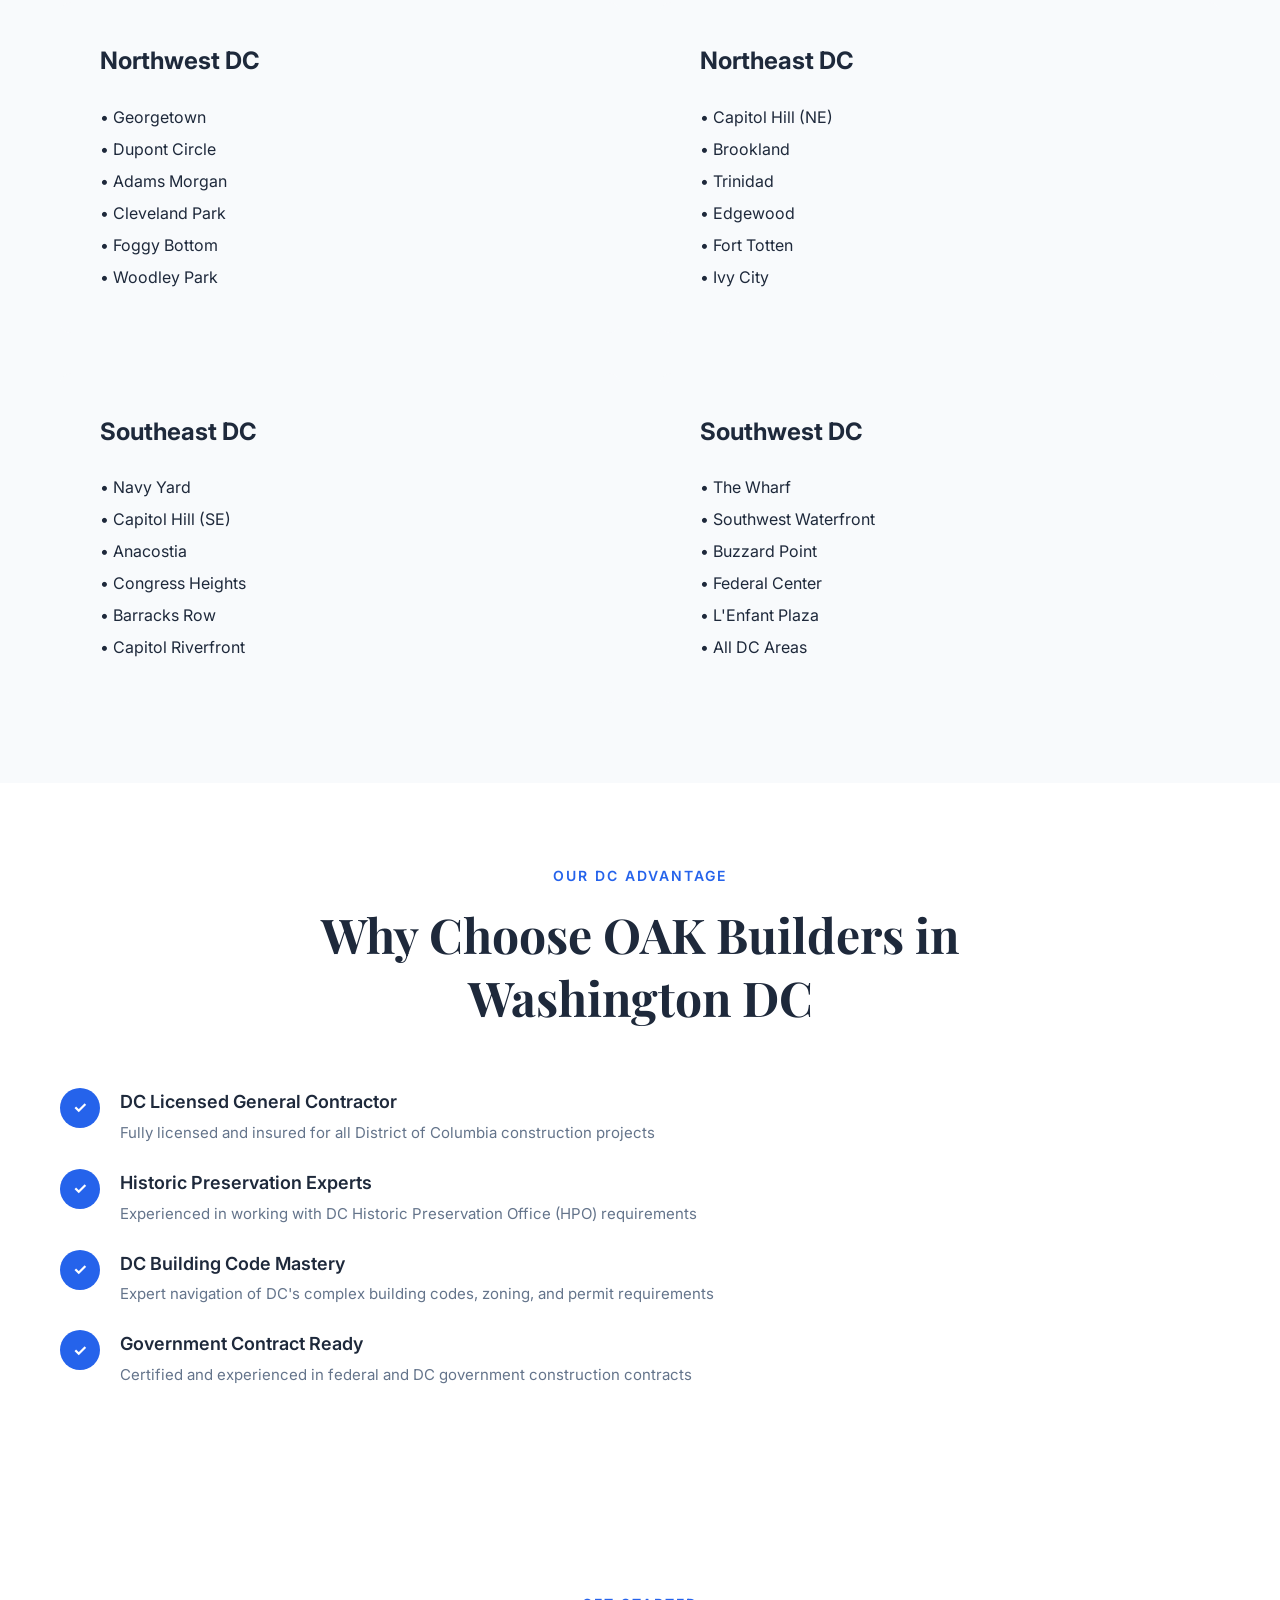
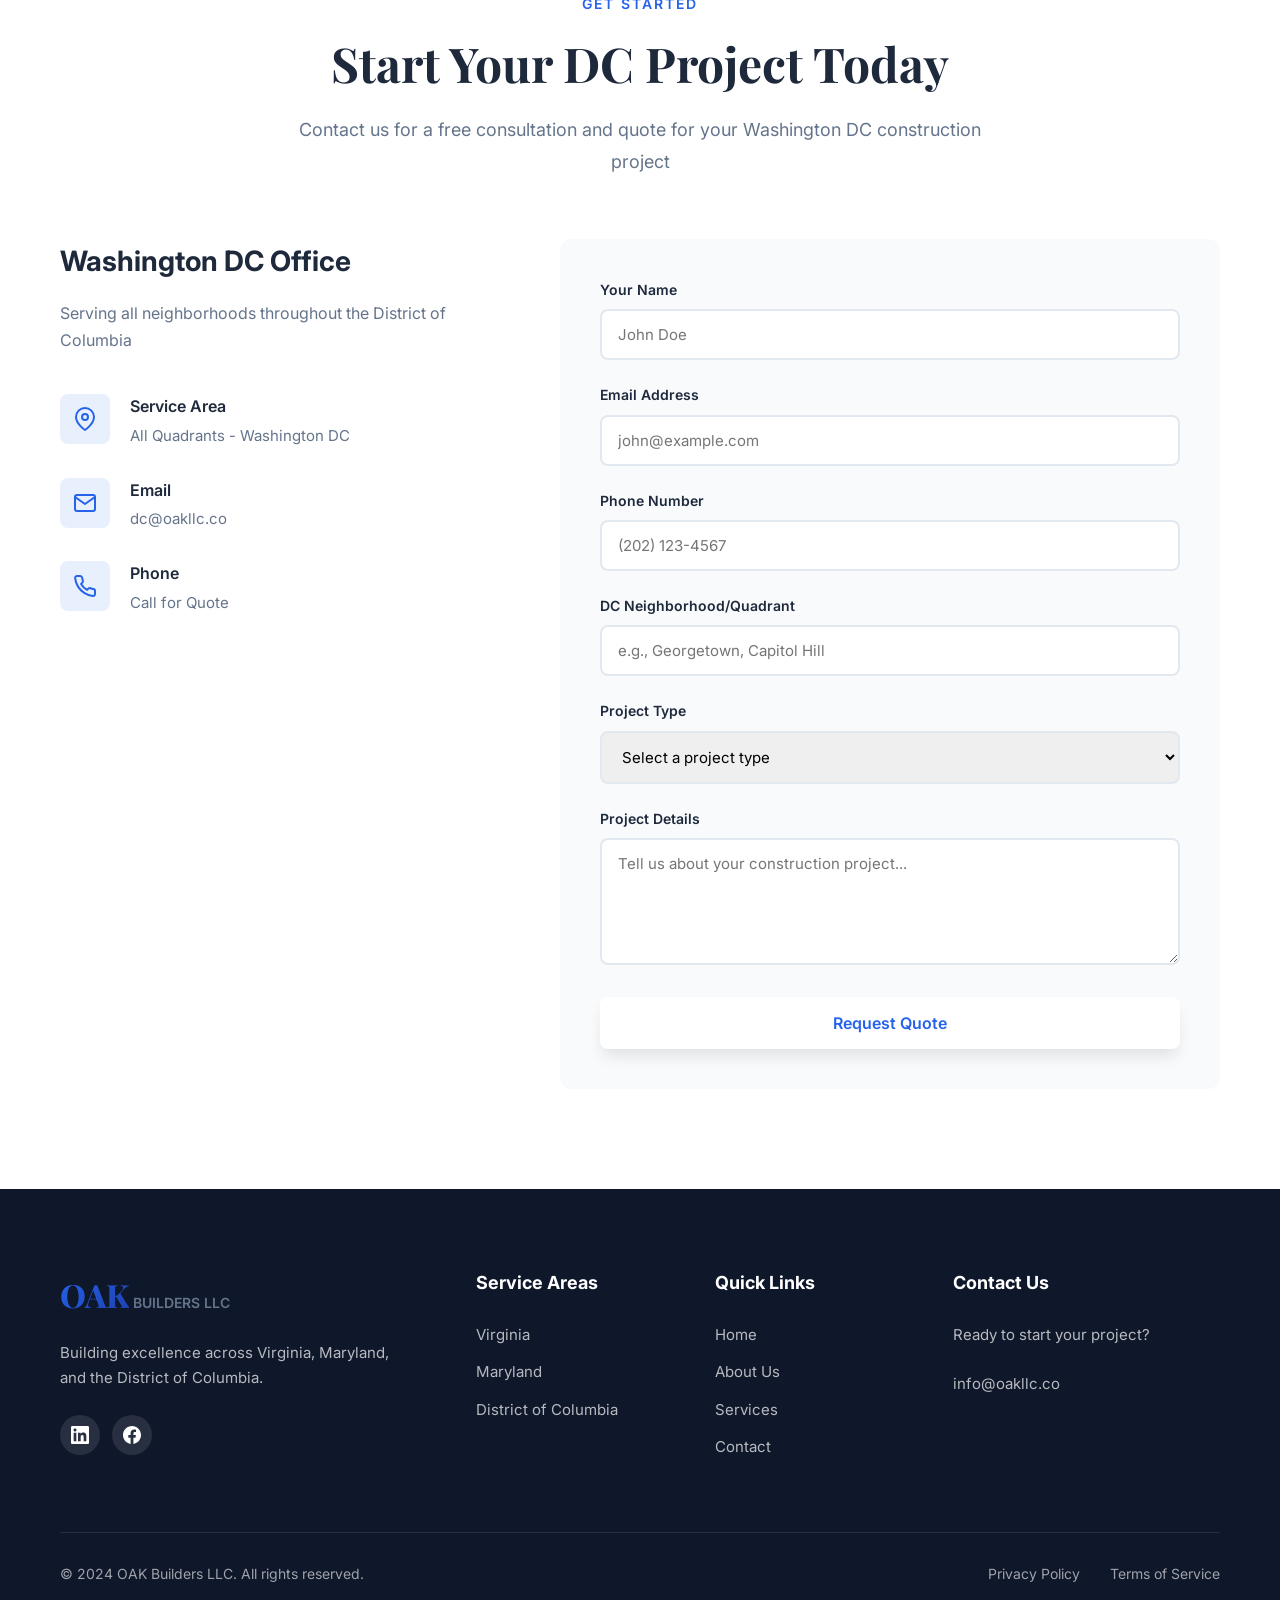
==== commit b5516943: "Update contact phone numbers to 1-826-CALL-OAK - Changed all floating contact button phone numbers t" ====
--- a/dc.html
+++ b/dc.html
@@ -394,7 +394,7 @@
     <!-- Floating Contact Buttons -->
     <div class="floating-contact">
         <!-- Call Button (Mobile Only) -->
-        <a href="tel:+1-555-DC-BUILD" class="floating-contact-btn call-btn" aria-label="Call DC office" data-tooltip="Call DC Office">
+        <a href="tel:+1-826-CALL-OAK" class="floating-contact-btn call-btn" aria-label="Call DC office" data-tooltip="Call DC Office">
             <svg viewBox="0 0 24 24" fill="none" xmlns="http://www.w3.org/2000/svg">
                 <path d="M22 16.92v3a2 2 0 01-2.18 2 19.79 19.79 0 01-8.63-3.07 19.5 19.5 0 01-6-6 19.79 19.79 0 01-3.07-8.67A2 2 0 014.11 2h3a2 2 0 012 1.72 12.84 12.84 0 00.7 2.81 2 2 0 01-.45 2.11L8.09 9.91a16 16 0 006 6l1.27-1.27a2 2 0 012.11-.45 12.84 12.84 0 002.81.7A2 2 0 0122 16.92z" stroke="currentColor" stroke-width="2" stroke-linecap="round" stroke-linejoin="round"/>
             </svg>
@@ -409,9 +409,9 @@
         </a>
 
         <!-- Phone Button (Desktop Only) -->
-        <a href="tel:+1-555-DC-BUILD" class="floating-contact-btn phone-btn" aria-label="Call DC office" data-tooltip="Call for Quote">
+        <a href="tel:+1-826-CALL-OAK" class="floating-contact-btn phone-btn" aria-label="Call DC office" data-tooltip="1-826-CALL-OAK">
             <svg viewBox="0 0 24 24" fill="none" xmlns="http://www.w3.org/2000/svg">
-                <path d="M22 16.92v3a2 2 0 01-2.18 2 19.79 19.79 0 01-8.63-3.07 19.5 19.5 0 01-6-6 19.79 19.79 0 01-3.07-8.67A2 2 0 014.11 2h3a2 2 0 012 1.72 12.84 12.84 0 00.7 2.81 2 2 0 01-.45 2.11L8.09 9.91a16 16 0 006 6l1.27-1.27a2 2 0 012.11-.45 12.84 12.84 0 002.81.7A2 2 0 0122 16.92z" stroke="currentColor" stroke-width="2" stroke-linecap="round" stroke-linejoin="round"/>
+                <path d="M22 16.92v3a2 2 0 01-2.18 2 19.79 19.79 0 01-8.63-3.07 19.5 19.5 0 01-6-6 19.79 19.79 0 01-3.07-8.67A2 2 0 714.11 2h3a2 2 0 012 1.72 12.84 12.84 0 00.7 2.81 2 2 0 01-.45 2.11L8.09 9.91a16 16 0 006 6l1.27-1.27a2 2 0 012.11-.45 12.84 12.84 0 002.81.7A2 2 0 0122 16.92z" stroke="currentColor" stroke-width="2" stroke-linecap="round" stroke-linejoin="round"/>
             </svg>
         </a>
     </div>
